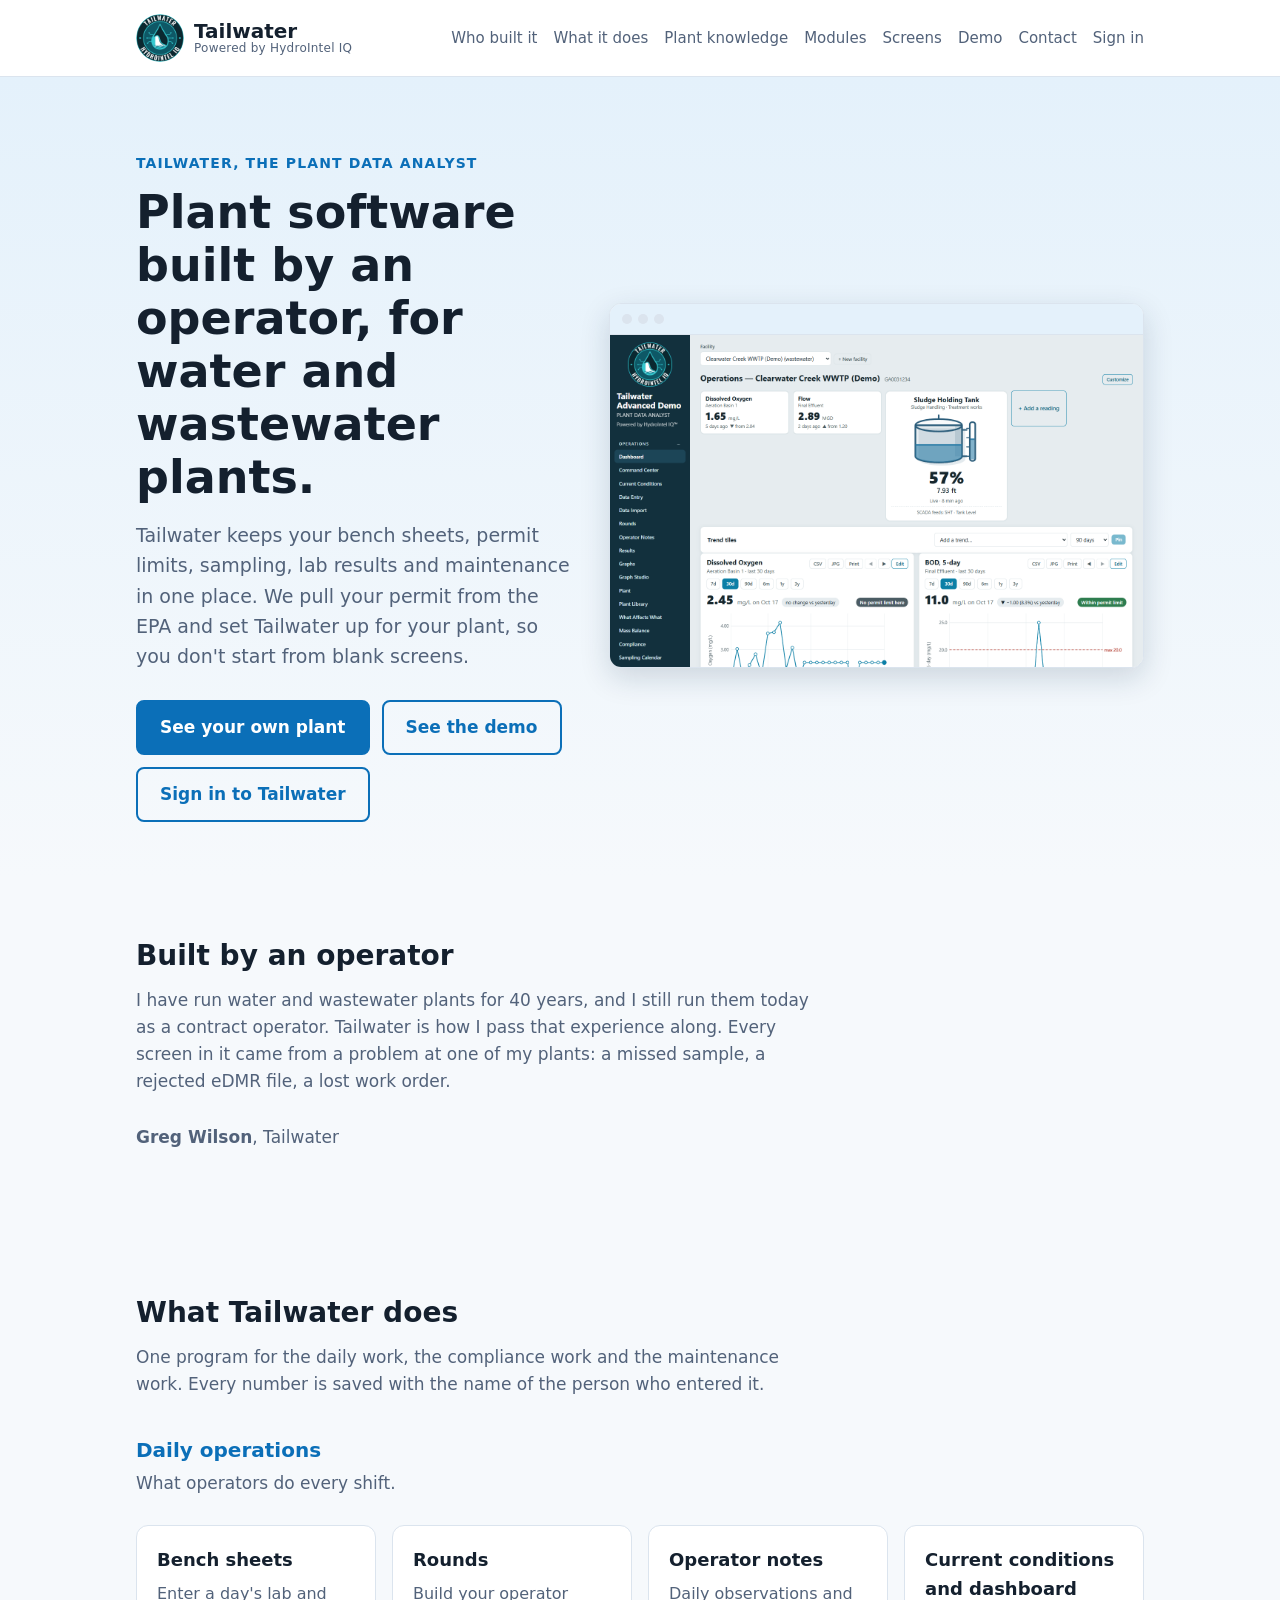
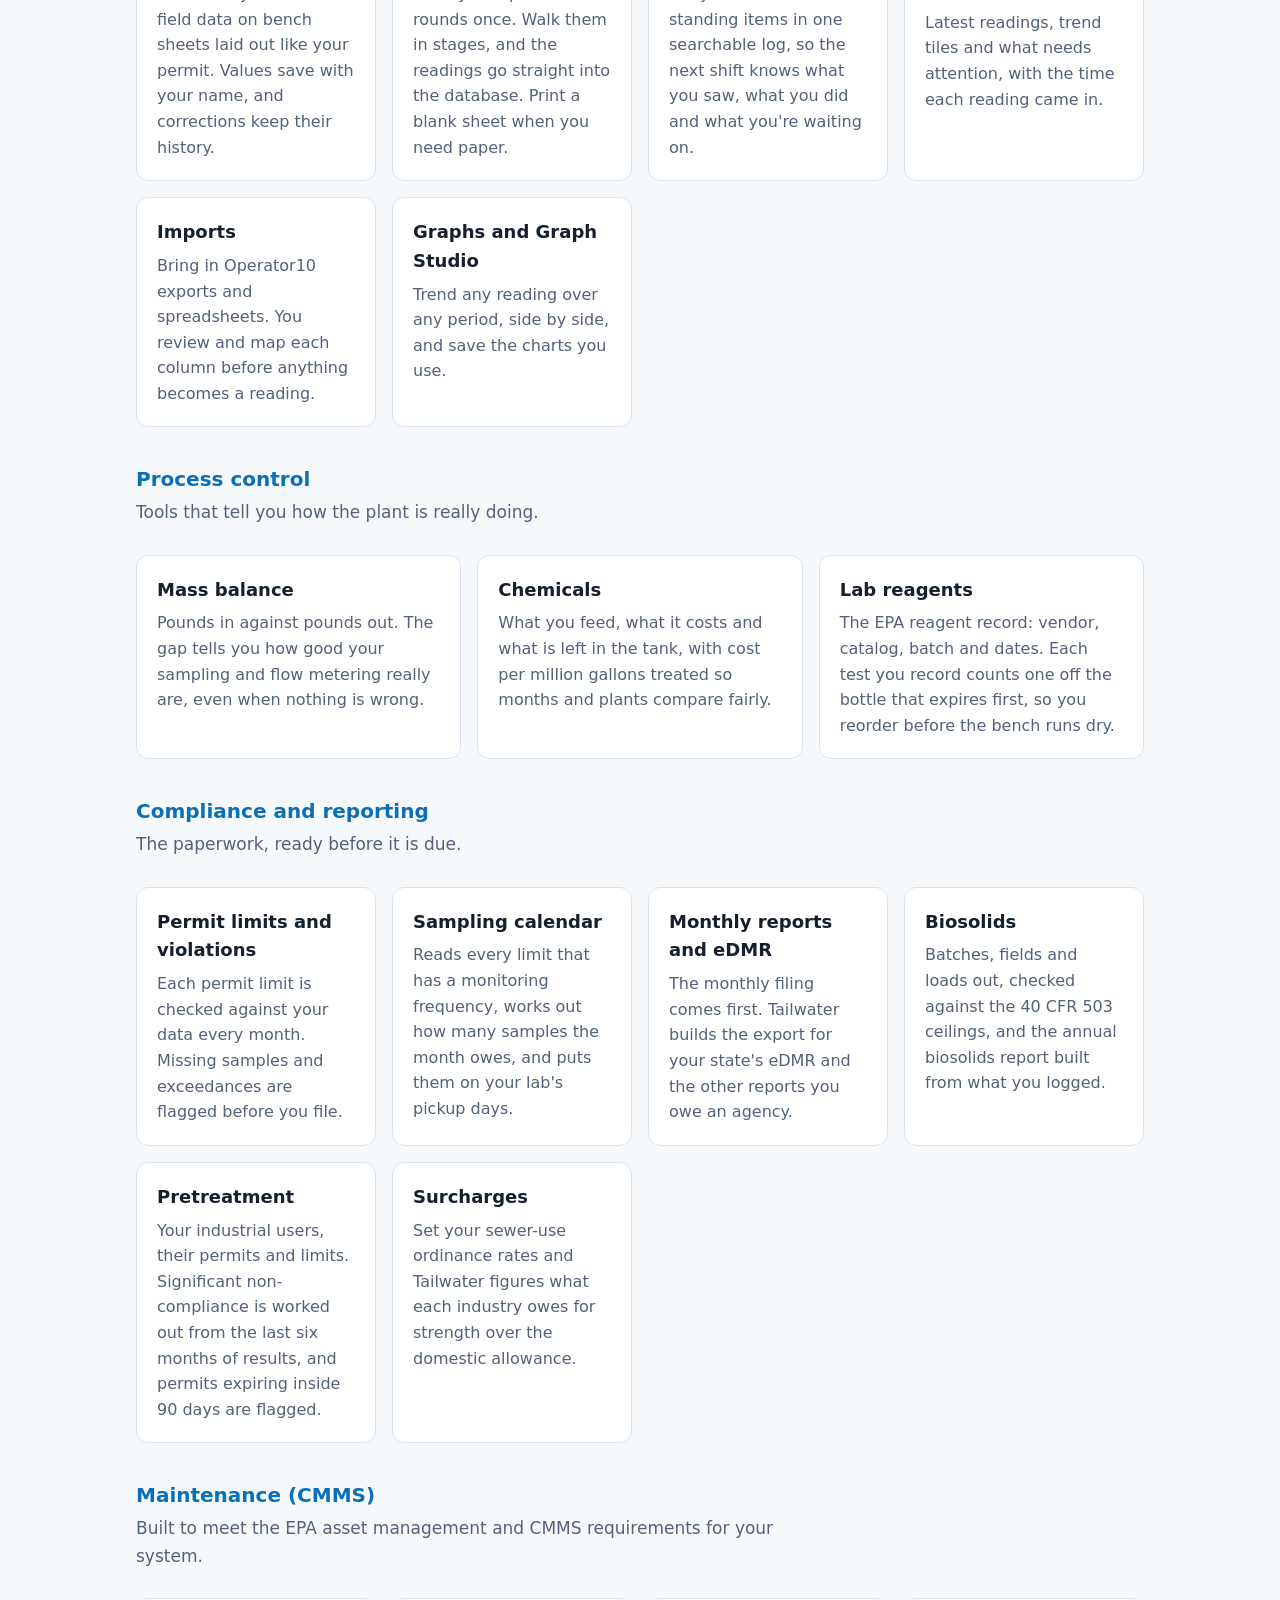
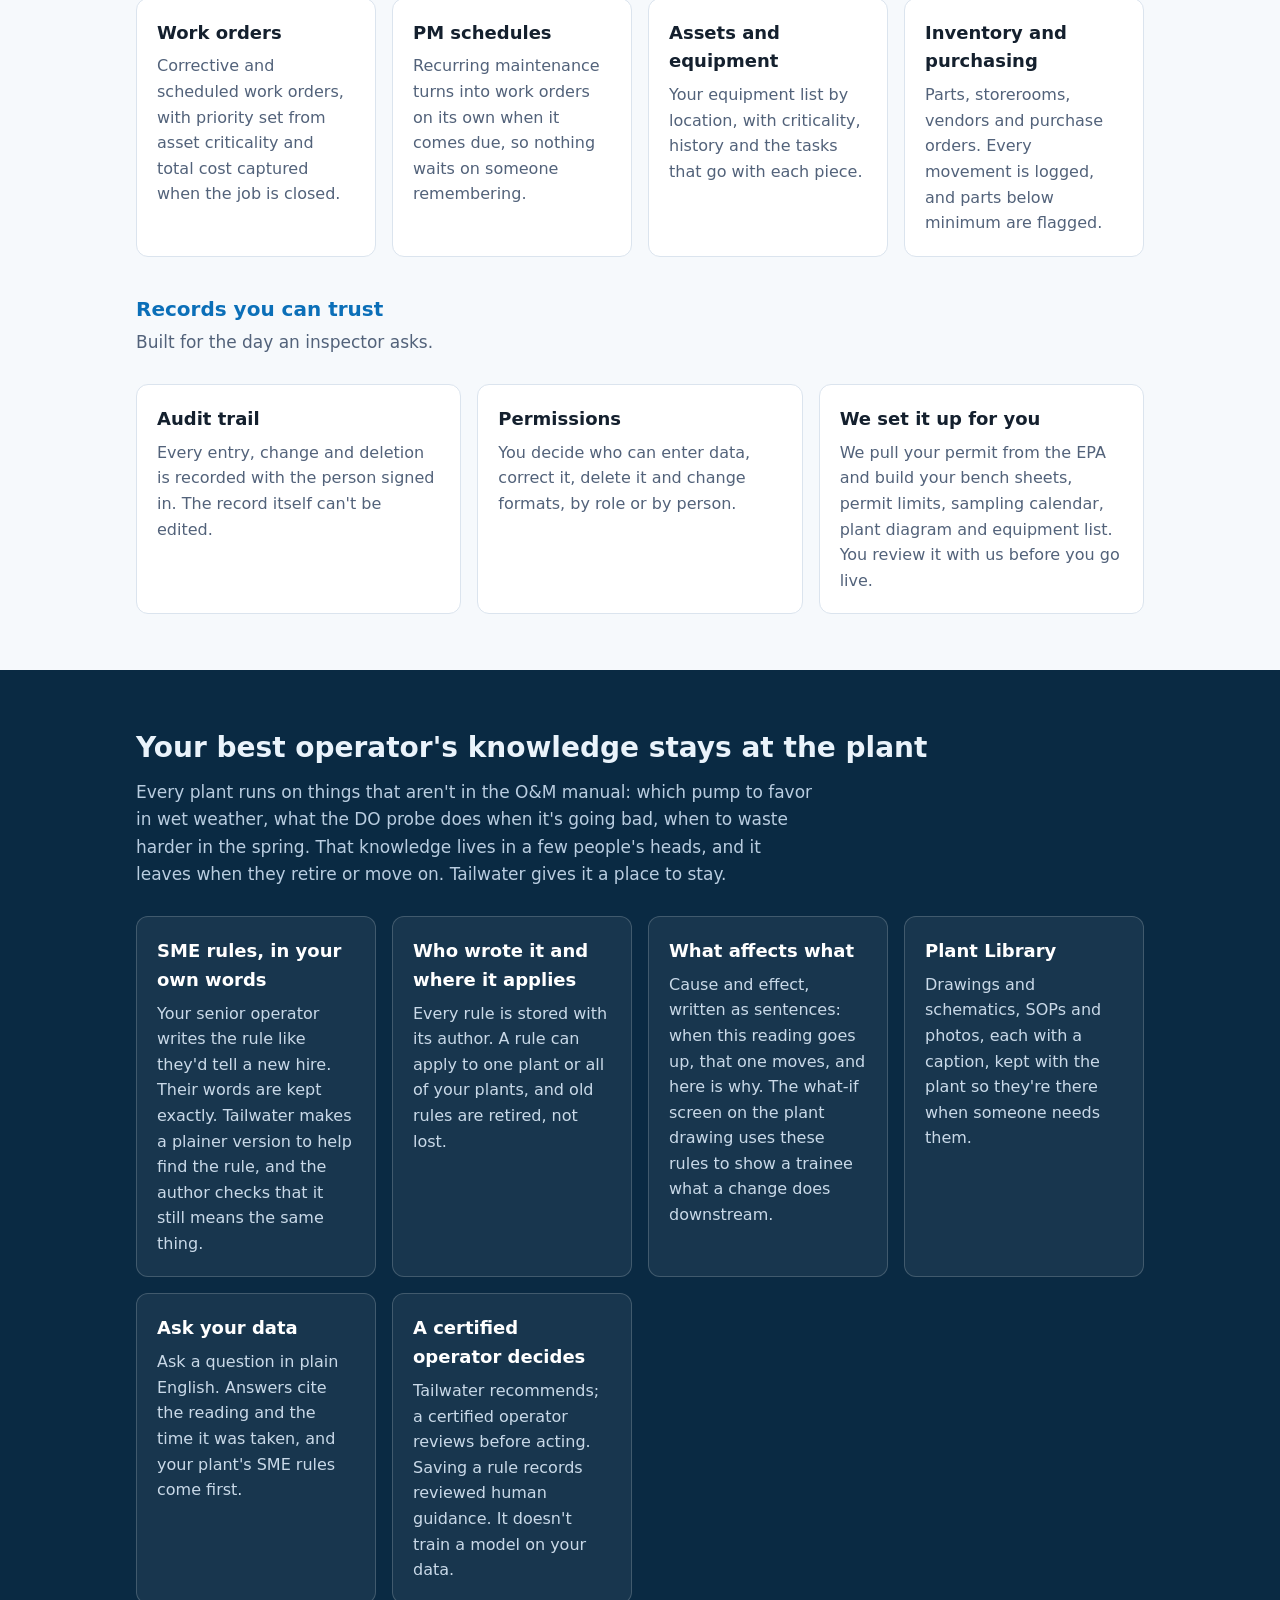
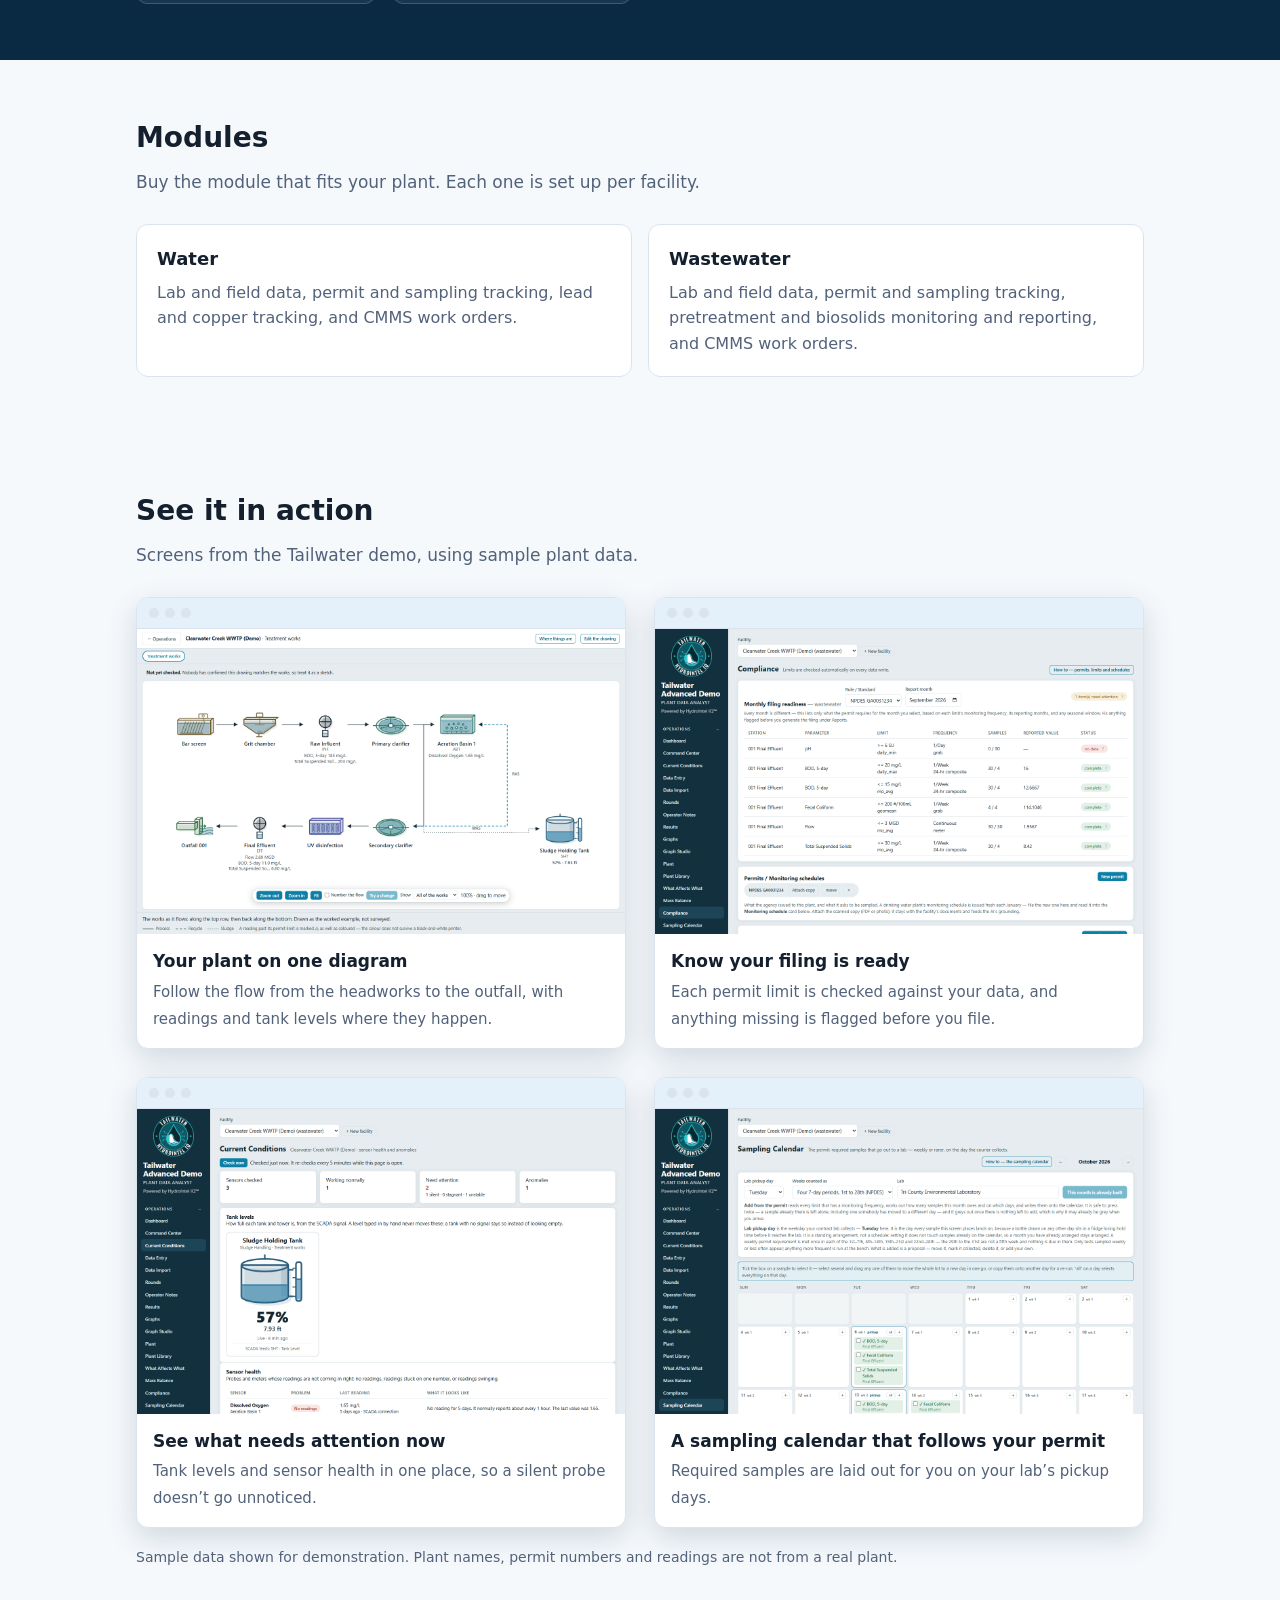
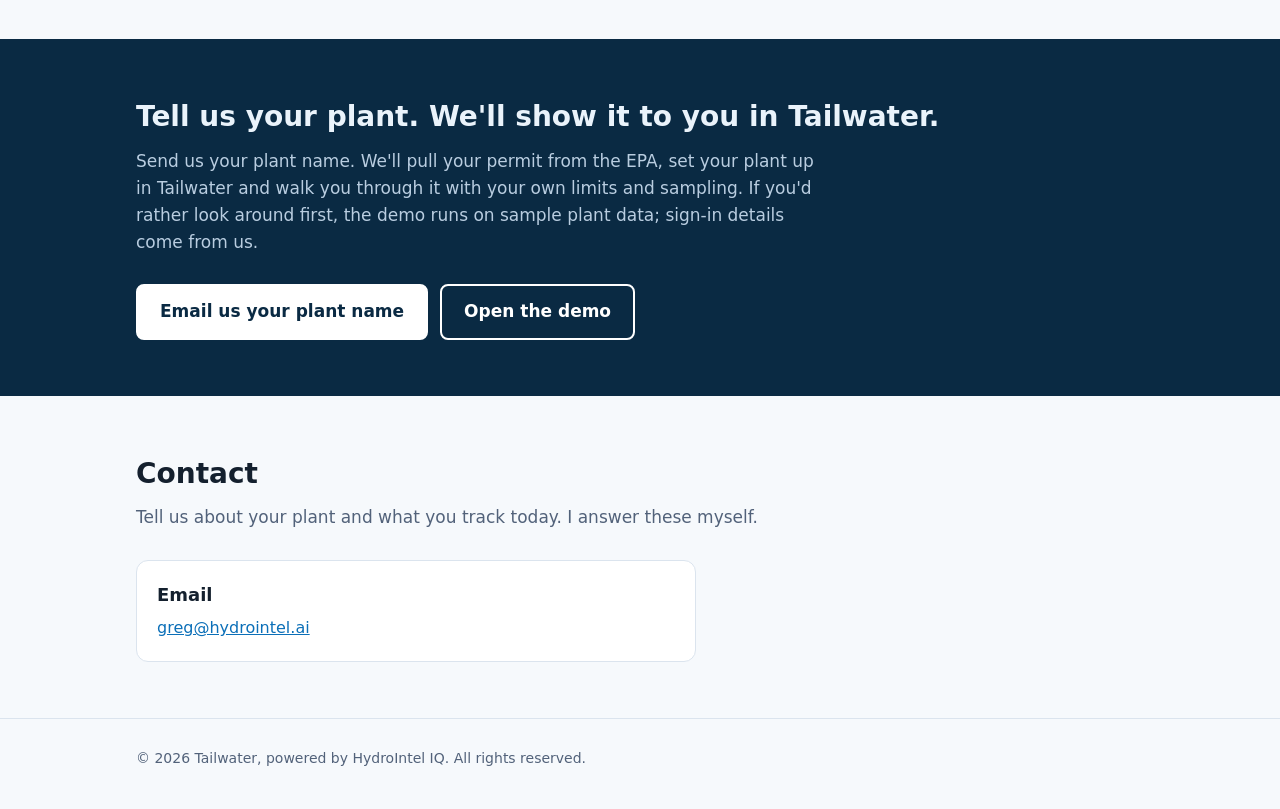
==== index.html @ ad75d650 "Rewrite features from live program walkthrough: operations, process control, compliance, CMMS, recor" ====
<!doctype html>
<html lang="en">
<head>
<meta charset="utf-8">
<meta name="viewport" content="width=device-width, initial-scale=1">
<title>Tailwater | Powered by HydroIntel IQ</title>
<meta name="description" content="Tailwater, powered by HydroIntel IQ and built by a 40-year operator: bench sheets, permit limits, eDMR-ready data, lead and copper, pretreatment and biosolids reporting, and CMMS work orders for water and wastewater plants.">
<link rel="icon" type="image/png" href="images/tailwater-emblem.png">
<style>
  :root {
    --bg: #f6f9fc; --surface: #ffffff; --ink: #14202e; --muted: #52627a;
    --line: #dbe4ee; --brand: #0b6fb8; --brand-ink: #ffffff; --brand-soft: #e4f1fb;
    --deep: #0a2a43;
  }
  @media (prefers-color-scheme: dark) {
    :root:not([data-theme="light"]) {
      --bg: #0c141d; --surface: #111c28; --ink: #e8eef5; --muted: #9db0c5;
      --line: #223245; --brand: #4aa3e0; --brand-ink: #06121d; --brand-soft: #112a3f;
      --deep: #06121d;
    }
  }
  * { box-sizing: border-box; }
  html { scroll-behavior: smooth; }
  body {
    margin: 0; background: var(--bg); color: var(--ink);
    font: 17px/1.6 system-ui, -apple-system, "Segoe UI", Roboto, Arial, sans-serif;
  }
  a { color: var(--brand); }
  .wrap { max-width: 1040px; margin: 0 auto; padding: 0 16px; }
  header.top { background: var(--surface); border-bottom: 1px solid var(--line); }
  header.top .wrap { display: flex; align-items: center; justify-content: space-between; gap: 12px; padding-top: 14px; padding-bottom: 14px; }
  .logo { display: flex; align-items: center; gap: 10px; font-weight: 700; font-size: 20px; color: var(--ink); text-decoration: none; }
  .brand { display: flex; flex-direction: column; line-height: 1.1; }
  .brand small { font-size: 12px; font-weight: 500; color: var(--muted); letter-spacing: .02em; }
  .logo img { width: 48px; height: 48px; border-radius: 50%; }
  nav { display: flex; flex-wrap: wrap; justify-content: flex-end; gap: 4px 16px; }
  nav a { color: var(--muted); text-decoration: none; font-size: 15px; white-space: nowrap; }
  nav a:hover { color: var(--brand); }
  .btn {
    display: inline-block; background: var(--brand); color: var(--brand-ink); text-decoration: none;
    padding: 12px 22px; border-radius: 8px; font-weight: 600; border: 2px solid var(--brand);
  }
  .btn:hover { filter: brightness(1.08); }
  .btn.ghost { background: transparent; color: var(--brand); }
  .hero { padding: 72px 0 56px; background: linear-gradient(180deg, var(--brand-soft), var(--bg)); }
  .eyebrow { display: inline-block; font-size: 14px; font-weight: 700; letter-spacing: .08em; text-transform: uppercase; color: var(--brand); margin: 0 0 12px; }
  .hero h1 { font-size: clamp(30px, 5vw, 46px); line-height: 1.15; margin: 0 0 16px; max-width: 18em; }
  .hero p.lead { font-size: 19px; color: var(--muted); max-width: 38em; margin: 0 0 28px; }
  .hero .actions { display: flex; gap: 12px; flex-wrap: wrap; }
  .hero-grid { display: grid; grid-template-columns: 1fr; gap: 36px; align-items: center; }
  @media (min-width: 900px) { .hero-grid { grid-template-columns: 0.9fr 1.1fr; } }
  .shot { margin: 0; background: var(--surface); border: 1px solid var(--line); border-radius: 12px; overflow: hidden; box-shadow: 0 10px 30px rgba(10, 42, 67, .16); }
  .shot img { display: block; width: 100%; height: auto; }
  .frame { display: flex; gap: 6px; padding: 10px 12px; background: var(--brand-soft); border-bottom: 1px solid var(--line); }
  .frame span { width: 10px; height: 10px; border-radius: 50%; background: var(--line); }
  .gallery { display: grid; grid-template-columns: repeat(auto-fit, minmax(min(100%, 440px), 1fr)); gap: 28px; }
  .gallery figcaption { padding: 14px 16px 16px; }
  .gallery figcaption strong { display: block; font-size: 17px; margin-bottom: 2px; }
  .gallery figcaption span { color: var(--muted); font-size: 15px; }
  .note { color: var(--muted); font-size: 14px; margin-top: 18px; }
  section { padding: 56px 0; }
  section h2 { font-size: 28px; margin: 0 0 8px; }
  section p.sub { color: var(--muted); margin: 0 0 28px; max-width: 40em; }
  .grid { display: grid; grid-template-columns: repeat(auto-fit, minmax(230px, 1fr)); gap: 16px; }
  .card { background: var(--surface); border: 1px solid var(--line); border-radius: 12px; padding: 20px; }
  h3.group { font-size: 20px; margin: 36px 0 4px; color: var(--brand); }
  .band .grid + h3.group, .band h3.group { color: #8fd0f5; }
  .card h3 { margin: 0 0 6px; font-size: 18px; }
  .card p { margin: 0; color: var(--muted); font-size: 16px; }
  .band { background: var(--deep); color: #eaf3fb; }
  .band h2, .band p { color: #eaf3fb; }
  .band p.sub { color: #b9cde0; }
  .band .card { background: rgba(255,255,255,.06); border-color: rgba(255,255,255,.18); }
  .band .card h3 { color: #ffffff; }
  .band .card p { color: #c9d9e8; }
  .band .btn { background: #ffffff; color: #0a2a43; border-color: #ffffff; }
  .contact .card { max-width: 560px; }
  footer { padding: 28px 0 40px; color: var(--muted); font-size: 14px; border-top: 1px solid var(--line); }
  .todo { background: #fff4c2; color: #4a3b00; padding: 1px 6px; border-radius: 4px; }
  @media (max-width: 560px) { .hero { padding: 48px 0 36px; } section { padding: 40px 0; } header.top .wrap { flex-wrap: wrap; } }
</style>
</head>
<body>

<header class="top">
  <div class="wrap">
    <a class="logo" href="#top">
      <img src="images/tailwater-emblem.png" width="48" height="48" alt="Tailwater emblem">
      <span class="brand">Tailwater<small>Powered by HydroIntel IQ</small></span>
    </a>
    <nav aria-label="Main">
      <a href="#about">Who built it</a>
      <a href="#what">What it does</a>
      <a href="#sme">Plant knowledge</a>
      <a href="#modules">Modules</a>
      <a href="#see">Screens</a>
      <a href="#demo">Demo</a>
      <a href="#contact">Contact</a>
      <a href="https://hydrointel-backend-329952321282.us-east1.run.app/plant/">Sign in</a>
    </nav>
  </div>
</header>

<main id="top">
  <div class="hero">
    <div class="wrap hero-grid">
     <div class="hero-text">
      <p class="eyebrow">Tailwater, the Plant Data Analyst</p>
      <h1>Plant software built by an operator, for water and wastewater plants.</h1>
      <p class="lead">Tailwater keeps your bench sheets, permit limits, sampling, lab results and maintenance in one place. We pull your permit from the EPA and set Tailwater up for your plant, so you don't start from blank screens.</p>
      <div class="actions">
        <a class="btn" href="#demo">See your own plant</a>
        <a class="btn ghost" href="https://demo.hydrointel.ai/demo/">See the demo</a>
        <a class="btn ghost" href="https://hydrointel-backend-329952321282.us-east1.run.app/plant/">Sign in to Tailwater</a>
      </div>
     </div>
     <figure class="shot hero-shot">
       <div class="frame"><span></span><span></span><span></span></div>
       <img src="images/dashboard.png" width="1440" height="900" alt="The Tailwater dashboard for a sample wastewater plant, showing dissolved oxygen and flow readings and a sludge holding tank at 57 percent full.">
     </figure>
    </div>
  </div>

  <section id="about">
    <div class="wrap">
      <h2>Built by an operator</h2>
      <p class="sub">I have run water and wastewater plants for 40 years, and I still run them today as a contract operator. Tailwater is how I pass that experience along. Every screen in it came from a problem at one of my plants: a missed sample, a rejected eDMR file, a lost work order.</p>
      <p class="sub"><strong>Greg Wilson</strong>, Tailwater</p>
    </div>
  </section>

  <section id="what">
    <div class="wrap">
      <h2>What Tailwater does</h2>
      <p class="sub">One program for the daily work, the compliance work and the maintenance work. Every number is saved with the name of the person who entered it.</p>
      <h3 class="group">Daily operations</h3>
      <p class="sub">What operators do every shift.</p>
      <div class="grid">
        <div class="card">
          <h3>Bench sheets</h3>
          <p>Enter a day's lab and field data on bench sheets laid out like your permit. Values save with your name, and corrections keep their history.</p>
        </div>
        <div class="card">
          <h3>Rounds</h3>
          <p>Build your operator rounds once. Walk them in stages, and the readings go straight into the database. Print a blank sheet when you need paper.</p>
        </div>
        <div class="card">
          <h3>Operator notes</h3>
          <p>Daily observations and standing items in one searchable log, so the next shift knows what you saw, what you did and what you're waiting on.</p>
        </div>
        <div class="card">
          <h3>Current conditions and dashboard</h3>
          <p>Latest readings, trend tiles and what needs attention, with the time each reading came in.</p>
        </div>
        <div class="card">
          <h3>Imports</h3>
          <p>Bring in Operator10 exports and spreadsheets. You review and map each column before anything becomes a reading.</p>
        </div>
        <div class="card">
          <h3>Graphs and Graph Studio</h3>
          <p>Trend any reading over any period, side by side, and save the charts you use.</p>
        </div>
      </div>
      <h3 class="group">Process control</h3>
      <p class="sub">Tools that tell you how the plant is really doing.</p>
      <div class="grid">
        <div class="card">
          <h3>Mass balance</h3>
          <p>Pounds in against pounds out. The gap tells you how good your sampling and flow metering really are, even when nothing is wrong.</p>
        </div>
        <div class="card">
          <h3>Chemicals</h3>
          <p>What you feed, what it costs and what is left in the tank, with cost per million gallons treated so months and plants compare fairly.</p>
        </div>
        <div class="card">
          <h3>Lab reagents</h3>
          <p>The EPA reagent record: vendor, catalog, batch and dates. Each test you record counts one off the bottle that expires first, so you reorder before the bench runs dry.</p>
        </div>
      </div>
      <h3 class="group">Compliance and reporting</h3>
      <p class="sub">The paperwork, ready before it is due.</p>
      <div class="grid">
        <div class="card">
          <h3>Permit limits and violations</h3>
          <p>Each permit limit is checked against your data every month. Missing samples and exceedances are flagged before you file.</p>
        </div>
        <div class="card">
          <h3>Sampling calendar</h3>
          <p>Reads every limit that has a monitoring frequency, works out how many samples the month owes, and puts them on your lab's pickup days.</p>
        </div>
        <div class="card">
          <h3>Monthly reports and eDMR</h3>
          <p>The monthly filing comes first. Tailwater builds the export for your state's eDMR and the other reports you owe an agency.</p>
        </div>
        <div class="card">
          <h3>Biosolids</h3>
          <p>Batches, fields and loads out, checked against the 40 CFR 503 ceilings, and the annual biosolids report built from what you logged.</p>
        </div>
        <div class="card">
          <h3>Pretreatment</h3>
          <p>Your industrial users, their permits and limits. Significant non-compliance is worked out from the last six months of results, and permits expiring inside 90 days are flagged.</p>
        </div>
        <div class="card">
          <h3>Surcharges</h3>
          <p>Set your sewer-use ordinance rates and Tailwater figures what each industry owes for strength over the domestic allowance.</p>
        </div>
      </div>
      <h3 class="group">Maintenance (CMMS)</h3>
      <p class="sub">Built to meet the EPA asset management and CMMS requirements for your system.</p>
      <div class="grid">
        <div class="card">
          <h3>Work orders</h3>
          <p>Corrective and scheduled work orders, with priority set from asset criticality and total cost captured when the job is closed.</p>
        </div>
        <div class="card">
          <h3>PM schedules</h3>
          <p>Recurring maintenance turns into work orders on its own when it comes due, so nothing waits on someone remembering.</p>
        </div>
        <div class="card">
          <h3>Assets and equipment</h3>
          <p>Your equipment list by location, with criticality, history and the tasks that go with each piece.</p>
        </div>
        <div class="card">
          <h3>Inventory and purchasing</h3>
          <p>Parts, storerooms, vendors and purchase orders. Every movement is logged, and parts below minimum are flagged.</p>
        </div>
      </div>
      <h3 class="group">Records you can trust</h3>
      <p class="sub">Built for the day an inspector asks.</p>
      <div class="grid">
        <div class="card">
          <h3>Audit trail</h3>
          <p>Every entry, change and deletion is recorded with the person signed in. The record itself can't be edited.</p>
        </div>
        <div class="card">
          <h3>Permissions</h3>
          <p>You decide who can enter data, correct it, delete it and change formats, by role or by person.</p>
        </div>
        <div class="card">
          <h3>We set it up for you</h3>
          <p>We pull your permit from the EPA and build your bench sheets, permit limits, sampling calendar, plant diagram and equipment list. You review it with us before you go live.</p>
        </div>
      </div>
    </div>
  </section>

  <section id="sme" class="band">
    <div class="wrap">
      <h2>Your best operator's knowledge stays at the plant</h2>
      <p class="sub">Every plant runs on things that aren't in the O&amp;M manual: which pump to favor in wet weather, what the DO probe does when it's going bad, when to waste harder in the spring. That knowledge lives in a few people's heads, and it leaves when they retire or move on. Tailwater gives it a place to stay.</p>
      <div class="grid">
        <div class="card">
          <h3>SME rules, in your own words</h3>
          <p>Your senior operator writes the rule like they'd tell a new hire. Their words are kept exactly. Tailwater makes a plainer version to help find the rule, and the author checks that it still means the same thing.</p>
        </div>
        <div class="card">
          <h3>Who wrote it and where it applies</h3>
          <p>Every rule is stored with its author. A rule can apply to one plant or all of your plants, and old rules are retired, not lost.</p>
        </div>
        <div class="card">
          <h3>What affects what</h3>
          <p>Cause and effect, written as sentences: when this reading goes up, that one moves, and here is why. The what-if screen on the plant drawing uses these rules to show a trainee what a change does downstream.</p>
        </div>
        <div class="card">
          <h3>Plant Library</h3>
          <p>Drawings and schematics, SOPs and photos, each with a caption, kept with the plant so they're there when someone needs them.</p>
        </div>
        <div class="card">
          <h3>Ask your data</h3>
          <p>Ask a question in plain English. Answers cite the reading and the time it was taken, and your plant's SME rules come first.</p>
        </div>
        <div class="card">
          <h3>A certified operator decides</h3>
          <p>Tailwater recommends; a certified operator reviews before acting. Saving a rule records reviewed human guidance. It doesn't train a model on your data.</p>
        </div>
      </div>
    </div>
  </section>

  <section id="modules">
    <div class="wrap">
      <h2>Modules</h2>
      <p class="sub">Buy the module that fits your plant. Each one is set up per facility.</p>
      <div class="grid">
        <div class="card">
          <h3>Water</h3>
          <p>Lab and field data, permit and sampling tracking, lead and copper tracking, and CMMS work orders.</p>
        </div>
        <div class="card">
          <h3>Wastewater</h3>
          <p>Lab and field data, permit and sampling tracking, pretreatment and biosolids monitoring and reporting, and CMMS work orders.</p>
        </div>
      </div>
    </div>
  </section>

  <section id="see">
    <div class="wrap">
      <h2>See it in action</h2>
      <p class="sub">Screens from the Tailwater demo, using sample plant data.</p>
      <div class="gallery">
        <figure class="shot">
          <div class="frame"><span></span><span></span><span></span></div>
          <img loading="lazy" src="images/plant-diagram.png" width="1440" height="900" alt="A wastewater plant diagram from bar screen to outfall, with live readings and a sludge holding tank level.">
          <figcaption><strong>Your plant on one diagram</strong><span>Follow the flow from the headworks to the outfall, with readings and tank levels where they happen.</span></figcaption>
        </figure>
        <figure class="shot">
          <div class="frame"><span></span><span></span><span></span></div>
          <img loading="lazy" src="images/compliance.png" width="1440" height="900" alt="A monthly filing readiness table listing each permit limit, how many samples were taken and whether it is complete.">
          <figcaption><strong>Know your filing is ready</strong><span>Each permit limit is checked against your data, and anything missing is flagged before you file.</span></figcaption>
        </figure>
        <figure class="shot">
          <div class="frame"><span></span><span></span><span></span></div>
          <img loading="lazy" src="images/current-conditions.png" width="1440" height="900" alt="A Current Conditions screen with a tank level gauge and a sensor health summary.">
          <figcaption><strong>See what needs attention now</strong><span>Tank levels and sensor health in one place, so a silent probe doesn&rsquo;t go unnoticed.</span></figcaption>
        </figure>
        <figure class="shot">
          <div class="frame"><span></span><span></span><span></span></div>
          <img loading="lazy" src="images/sampling-calendar.png" width="1440" height="900" alt="A sampling calendar for the month with required samples placed on the lab pickup days.">
          <figcaption><strong>A sampling calendar that follows your permit</strong><span>Required samples are laid out for you on your lab&rsquo;s pickup days.</span></figcaption>
        </figure>
      </div>
      <p class="note">Sample data shown for demonstration. Plant names, permit numbers and readings are not from a real plant.</p>
    </div>
  </section>

  <section id="demo" class="band">
    <div class="wrap">
      <h2>Tell us your plant. We'll show it to you in Tailwater.</h2>
      <p class="sub">Send us your plant name. We'll pull your permit from the EPA, set your plant up in Tailwater and walk you through it with your own limits and sampling. If you'd rather look around first, the demo runs on sample plant data; sign-in details come from us.</p>
      <div class="actions" style="display:flex;gap:12px;flex-wrap:wrap">
        <a class="btn" href="mailto:greg@hydrointel.ai?subject=Show%20us%20our%20plant%20in%20Tailwater">Email us your plant name</a>
        <a class="btn ghost" style="color:#fff;border-color:#fff;background:transparent" href="https://demo.hydrointel.ai/demo/">Open the demo</a>
      </div>
    </div>
  </section>

  <section id="contact" class="contact">
    <div class="wrap">
      <h2>Contact</h2>
      <p class="sub">Tell us about your plant and what you track today. I answer these myself.</p>
      <div class="card">
        <h3>Email</h3>
        <p><a href="mailto:greg@hydrointel.ai">greg@hydrointel.ai</a></p>
      </div>
    </div>
  </section>
</main>

<footer>
  <div class="wrap">&copy; <span id="yr">2026</span> Tailwater, powered by HydroIntel IQ. All rights reserved.</div>
</footer>

<script>document.getElementById("yr").textContent = new Date().getFullYear();</script>
</body>
</html>
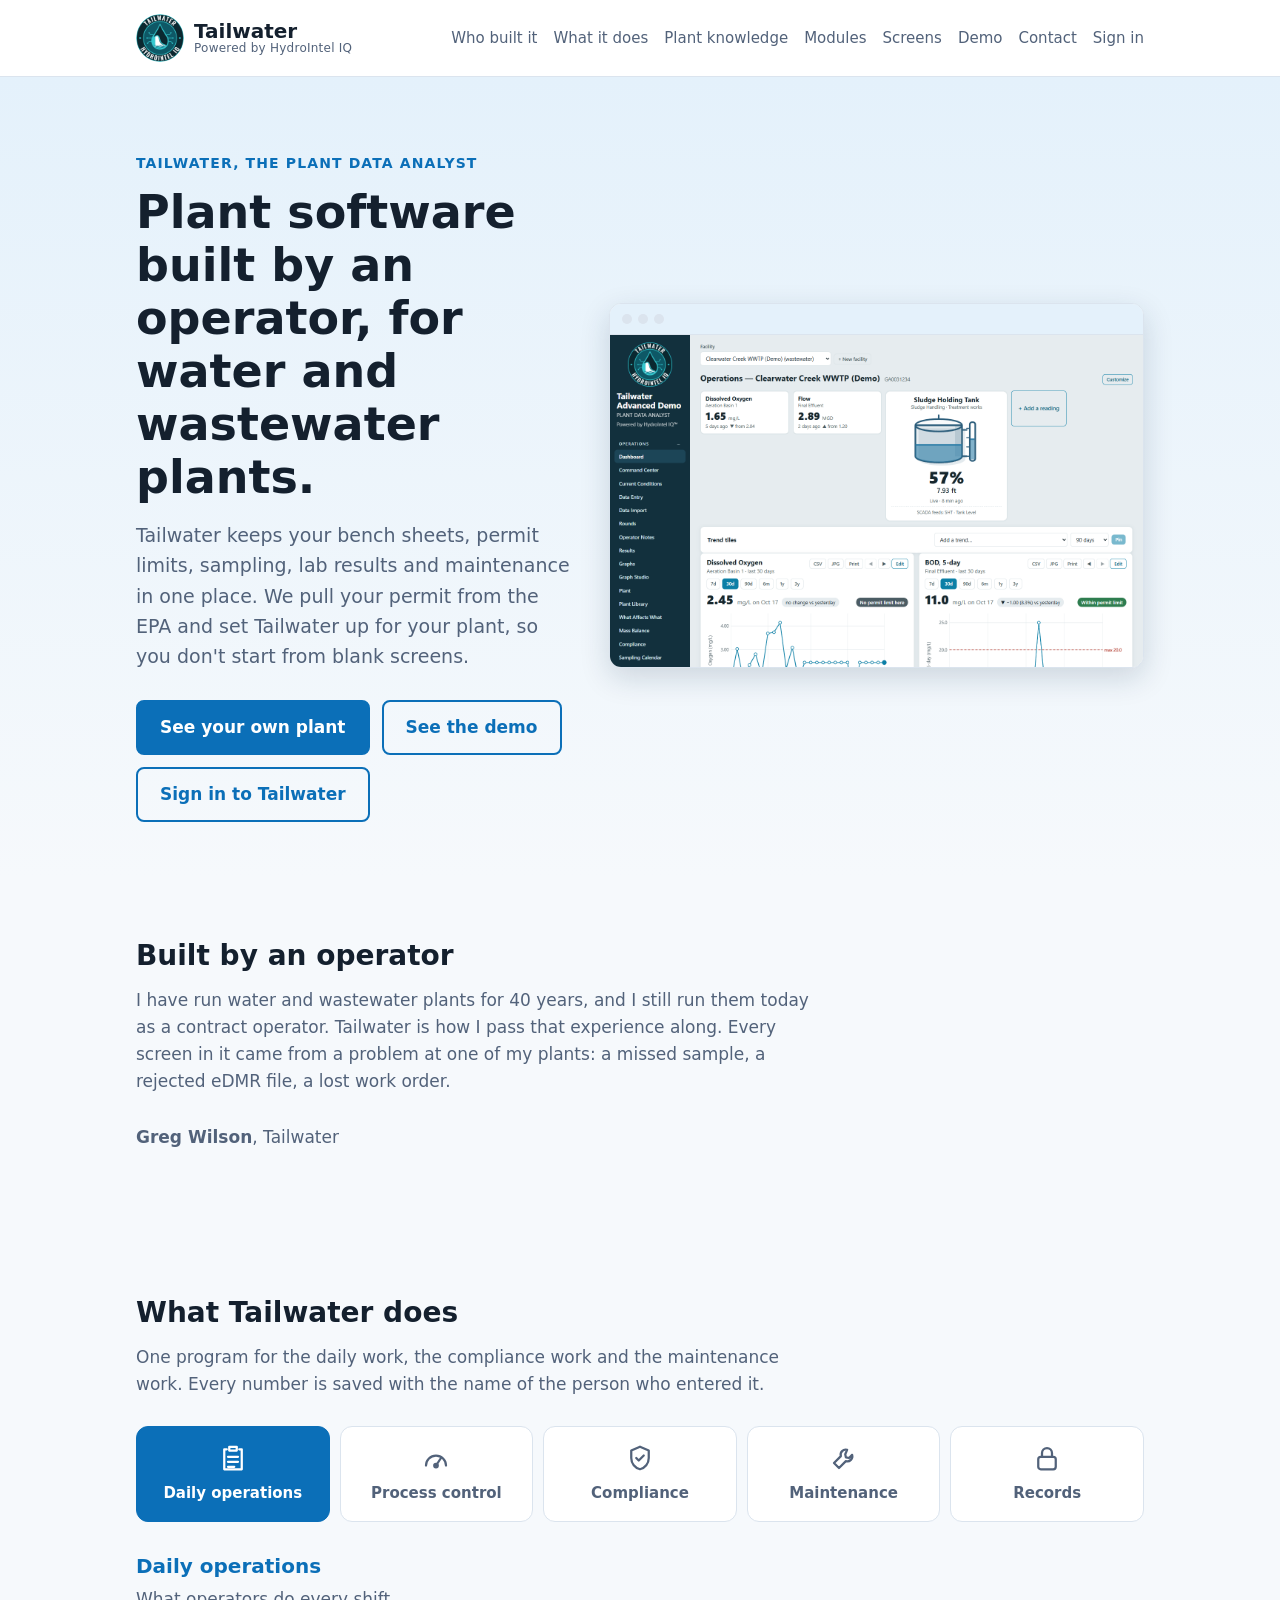
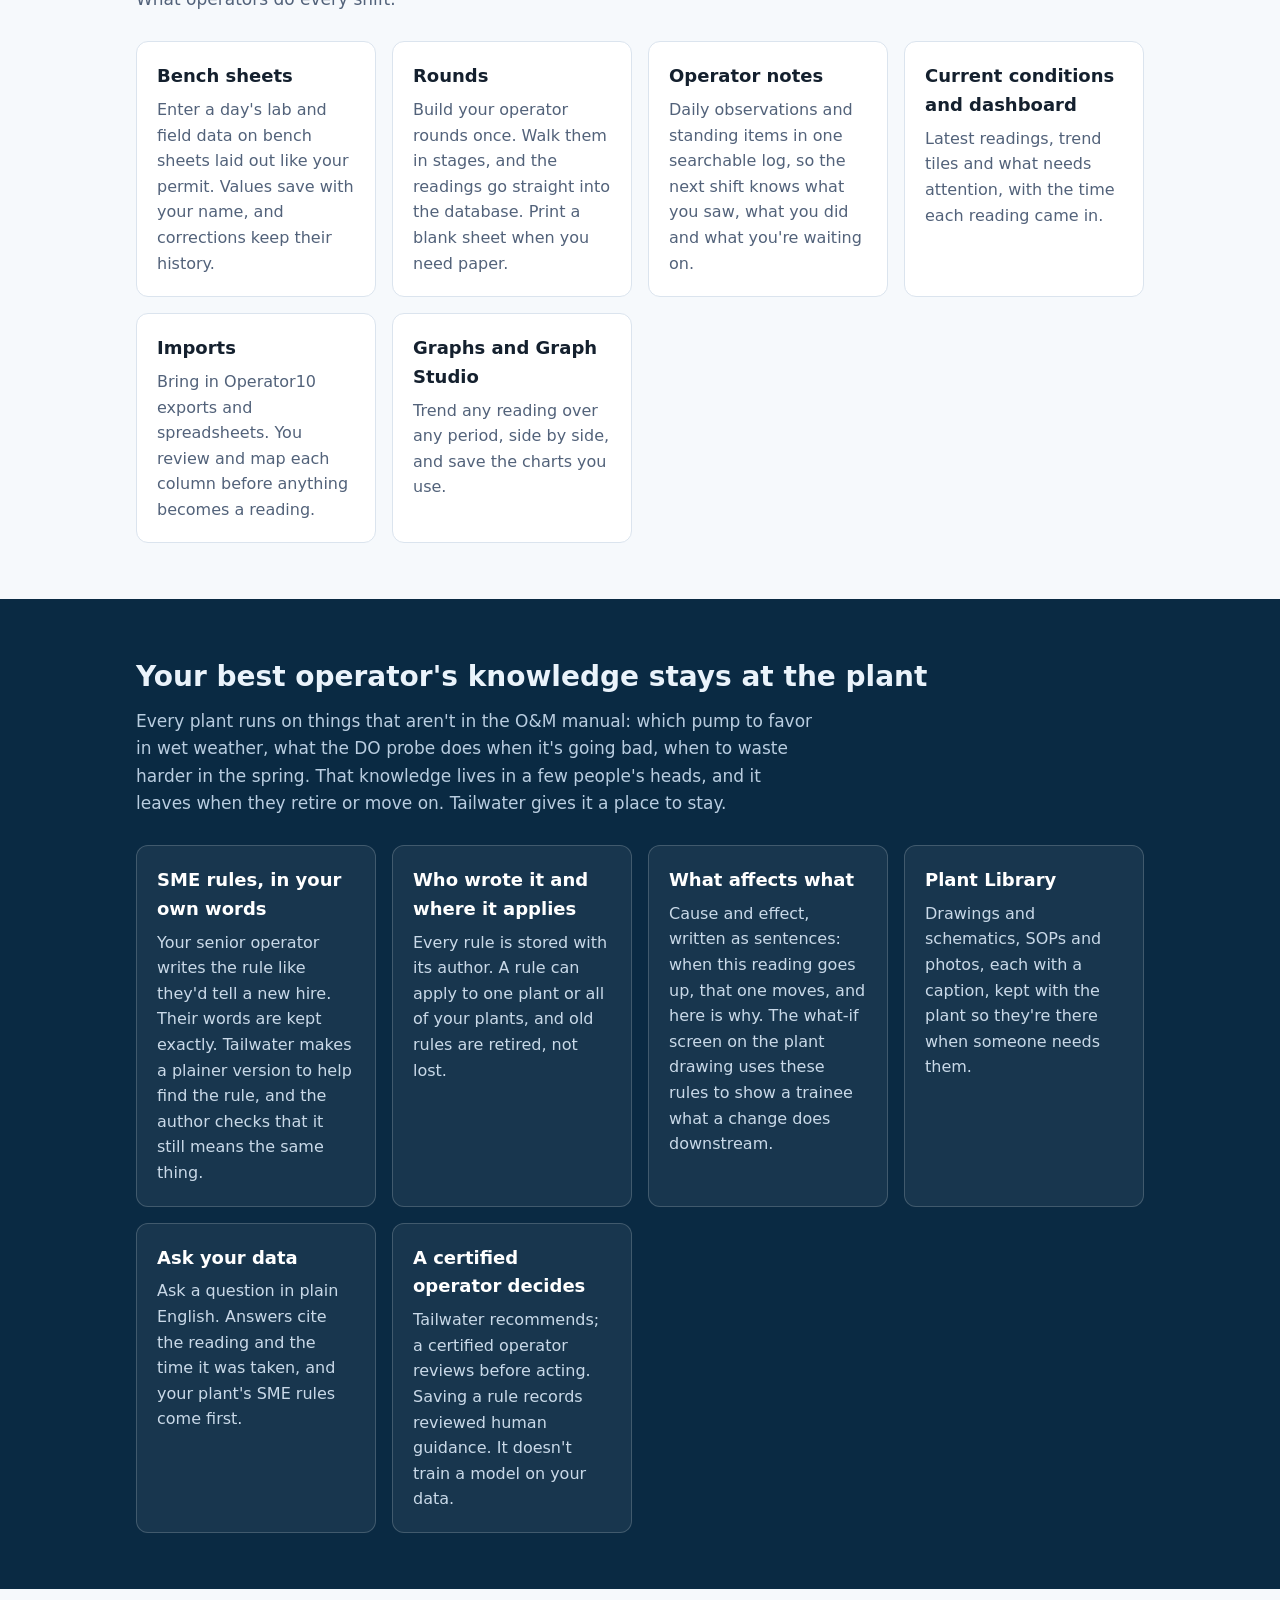
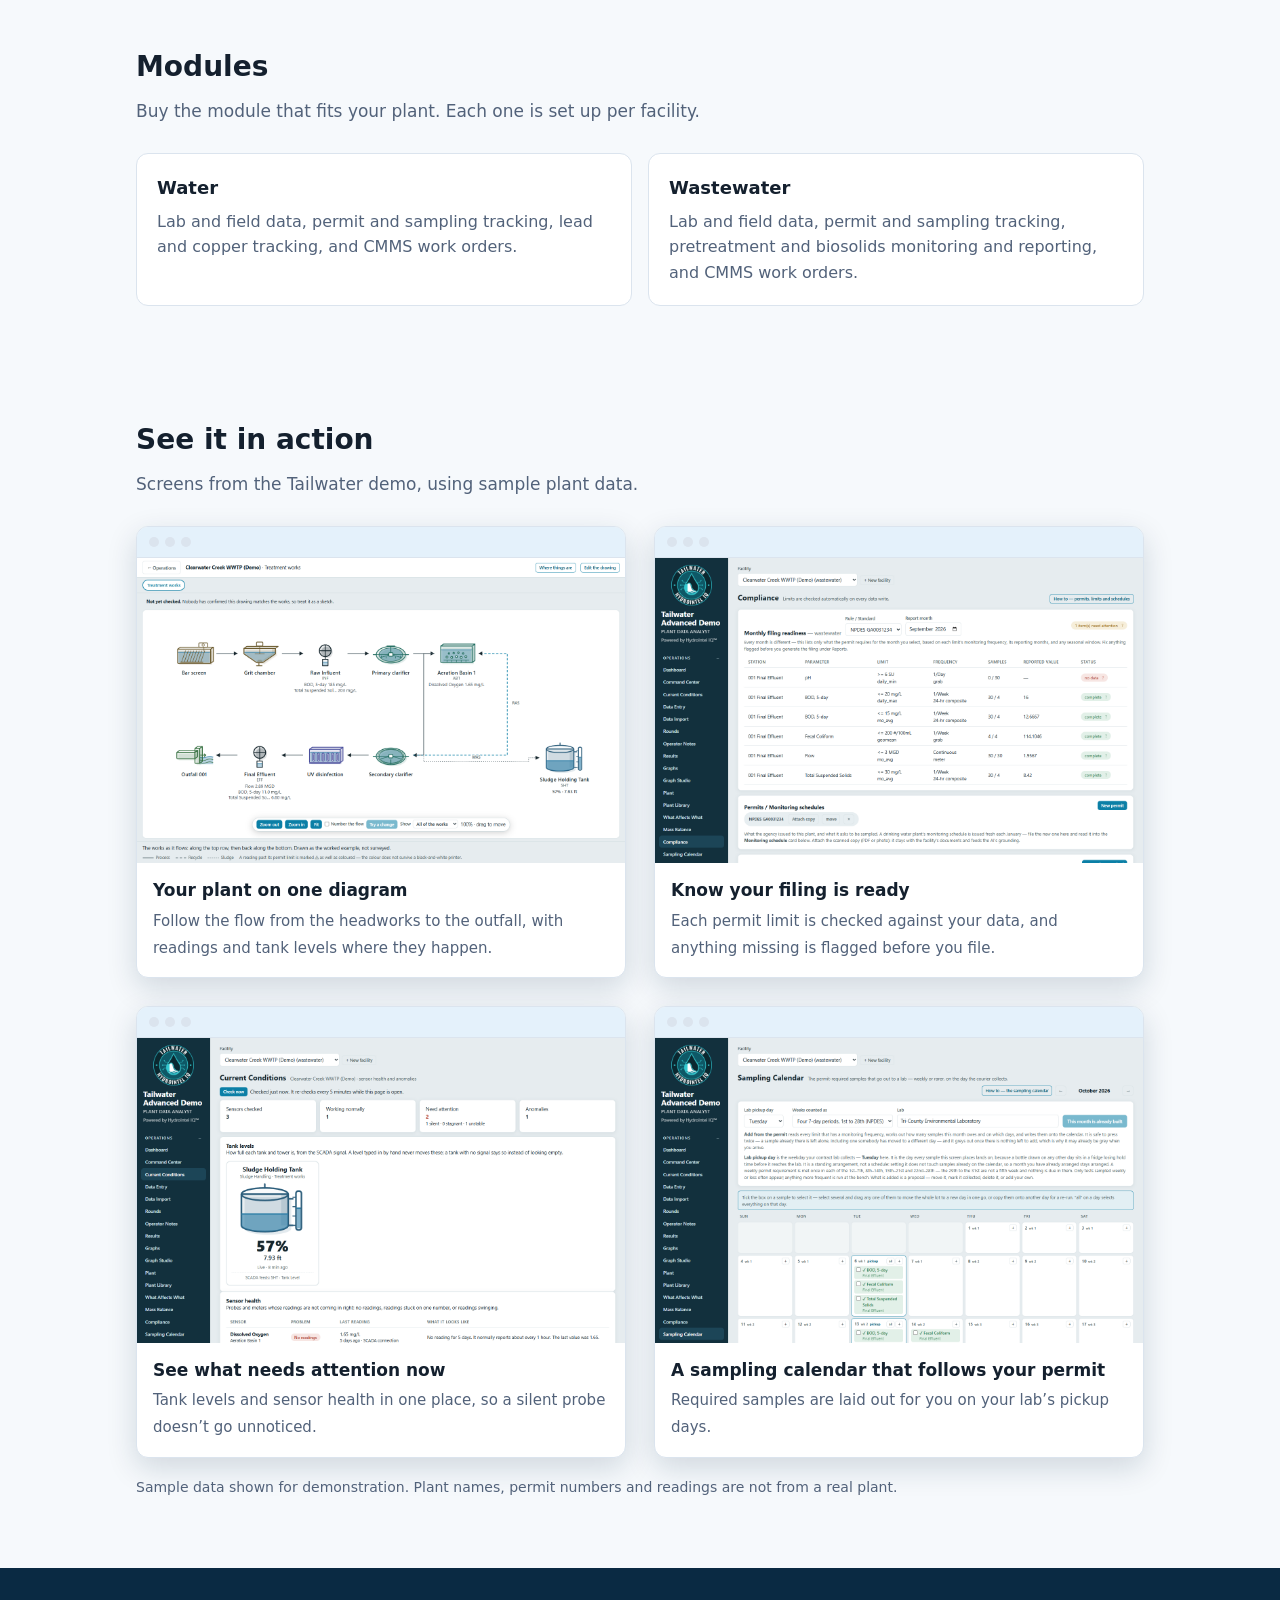
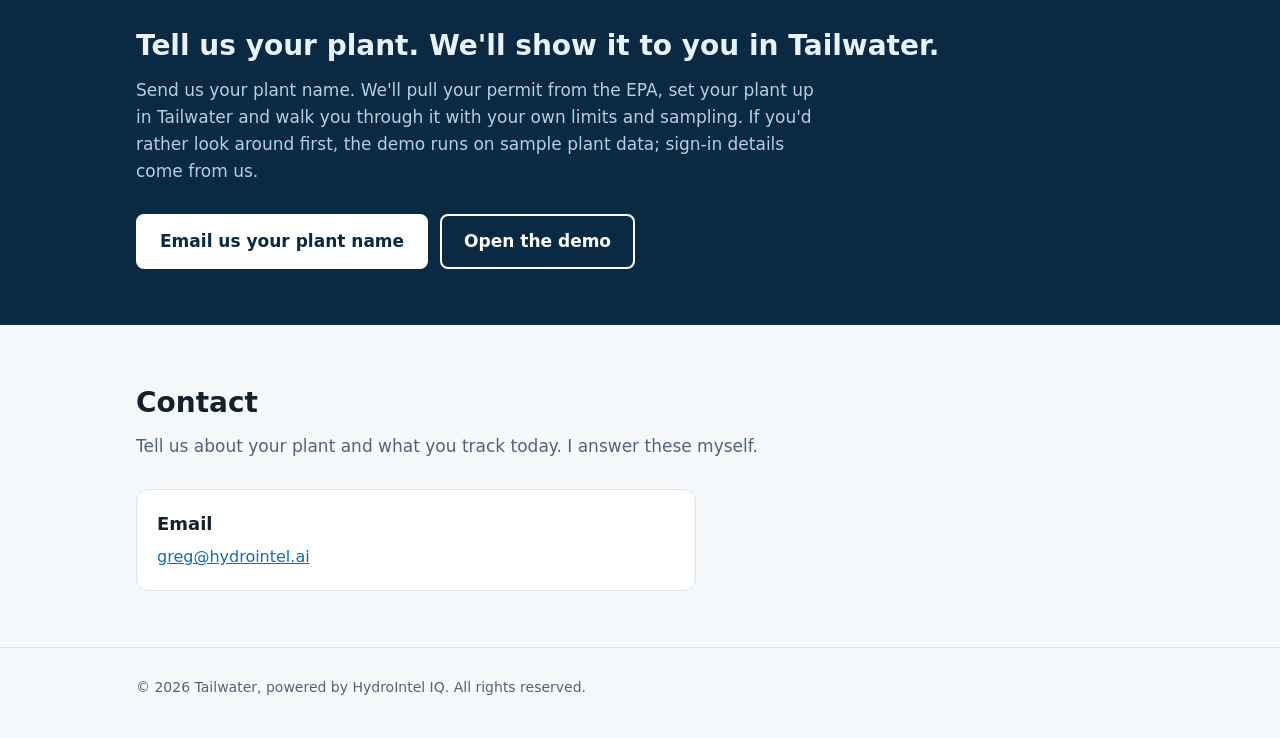
==== commit b6e5905b: "Feature groups as clickable icon tabs to shorten the page Co-Authored-By: Claude Opus 5.5 <noreply@a" ====
--- a/index.html
+++ b/index.html
@@ -65,6 +65,13 @@
   .card { background: var(--surface); border: 1px solid var(--line); border-radius: 12px; padding: 20px; }
   h3.group { font-size: 20px; margin: 36px 0 4px; color: var(--brand); }
   .band .grid + h3.group, .band h3.group { color: #8fd0f5; }
+  .tabs { display: grid; grid-template-columns: repeat(5, 1fr); gap: 10px; margin: 8px 0 4px; }
+  .tab { display: flex; flex-direction: column; align-items: center; gap: 8px; padding: 16px 8px; background: var(--surface); color: var(--muted); border: 1px solid var(--line); border-radius: 12px; font: inherit; font-size: 15px; font-weight: 600; cursor: pointer; }
+  .tab:hover { color: var(--brand); border-color: var(--brand); }
+  .tab[aria-selected="true"] { background: var(--brand); color: var(--brand-ink); border-color: var(--brand); }
+  .js .panel[hidden] { display: none; }
+  .panel h3.group { margin-top: 28px; }
+  @media (max-width: 700px) { .tabs { grid-template-columns: repeat(3, 1fr); } .tab { font-size: 13px; padding: 12px 4px; } }
   .card h3 { margin: 0 0 6px; font-size: 18px; }
   .card p { margin: 0; color: var(--muted); font-size: 16px; }
   .band { background: var(--deep); color: #eaf3fb; }
@@ -133,6 +140,14 @@
     <div class="wrap">
       <h2>What Tailwater does</h2>
       <p class="sub">One program for the daily work, the compliance work and the maintenance work. Every number is saved with the name of the person who entered it.</p>
+      <div class="tabs" role="tablist" aria-label="Feature groups">
+        <button class="tab" role="tab" id="t-ops" aria-controls="g-ops" aria-selected="false"><svg viewBox="0 0 24 24" width="30" height="30" fill="none" stroke="currentColor" stroke-width="1.8" stroke-linecap="round" stroke-linejoin="round" aria-hidden="true"><path d="M9 3h6v3H9z"/><path d="M7 5H5v16h14V5h-2"/><path d="M8 11h8M8 15h8M8 19h5"/></svg><span>Daily operations</span></button>
+        <button class="tab" role="tab" id="t-process" aria-controls="g-process" aria-selected="false"><svg viewBox="0 0 24 24" width="30" height="30" fill="none" stroke="currentColor" stroke-width="1.8" stroke-linecap="round" stroke-linejoin="round" aria-hidden="true"><path d="M4 18a8 8 0 1 1 16 0"/><path d="M12 18l4-6"/><circle cx="12" cy="18" r="1.4"/></svg><span>Process control</span></button>
+        <button class="tab" role="tab" id="t-compliance" aria-controls="g-compliance" aria-selected="false"><svg viewBox="0 0 24 24" width="30" height="30" fill="none" stroke="currentColor" stroke-width="1.8" stroke-linecap="round" stroke-linejoin="round" aria-hidden="true"><path d="M12 3l7 3v6c0 4.5-3 8-7 9-4-1-7-4.5-7-9V6z"/><path d="M9 12l2 2 4-4"/></svg><span>Compliance</span></button>
+        <button class="tab" role="tab" id="t-maint" aria-controls="g-maint" aria-selected="false"><svg viewBox="0 0 24 24" width="30" height="30" fill="none" stroke="currentColor" stroke-width="1.8" stroke-linecap="round" stroke-linejoin="round" aria-hidden="true"><path d="M14.5 5.5a4 4 0 0 0-5 5L4 16l4 4 5.5-5.5a4 4 0 0 0 5-5l-2.5 2.5-2.5-.5-.5-2.5z"/></svg><span>Maintenance</span></button>
+        <button class="tab" role="tab" id="t-records" aria-controls="g-records" aria-selected="false"><svg viewBox="0 0 24 24" width="30" height="30" fill="none" stroke="currentColor" stroke-width="1.8" stroke-linecap="round" stroke-linejoin="round" aria-hidden="true"><rect x="5" y="11" width="14" height="10" rx="2"/><path d="M8 11V8a4 4 0 0 1 8 0v3"/></svg><span>Records</span></button>
+      </div>
+      <div class="panel" id="g-ops" role="tabpanel" aria-labelledby="t-ops">
       <h3 class="group">Daily operations</h3>
       <p class="sub">What operators do every shift.</p>
       <div class="grid">
@@ -161,6 +176,8 @@
           <p>Trend any reading over any period, side by side, and save the charts you use.</p>
         </div>
       </div>
+      </div>
+      <div class="panel" id="g-process" role="tabpanel" aria-labelledby="t-process">
       <h3 class="group">Process control</h3>
       <p class="sub">Tools that tell you how the plant is really doing.</p>
       <div class="grid">
@@ -177,6 +194,8 @@
           <p>The EPA reagent record: vendor, catalog, batch and dates. Each test you record counts one off the bottle that expires first, so you reorder before the bench runs dry.</p>
         </div>
       </div>
+      </div>
+      <div class="panel" id="g-compliance" role="tabpanel" aria-labelledby="t-compliance">
       <h3 class="group">Compliance and reporting</h3>
       <p class="sub">The paperwork, ready before it is due.</p>
       <div class="grid">
@@ -205,6 +224,8 @@
           <p>Set your sewer-use ordinance rates and Tailwater figures what each industry owes for strength over the domestic allowance.</p>
         </div>
       </div>
+      </div>
+      <div class="panel" id="g-maint" role="tabpanel" aria-labelledby="t-maint">
       <h3 class="group">Maintenance (CMMS)</h3>
       <p class="sub">Built to meet the EPA asset management and CMMS requirements for your system.</p>
       <div class="grid">
@@ -225,6 +246,8 @@
           <p>Parts, storerooms, vendors and purchase orders. Every movement is logged, and parts below minimum are flagged.</p>
         </div>
       </div>
+      </div>
+      <div class="panel" id="g-records" role="tabpanel" aria-labelledby="t-records">
       <h3 class="group">Records you can trust</h3>
       <p class="sub">Built for the day an inspector asks.</p>
       <div class="grid">
@@ -240,6 +263,7 @@
           <h3>We set it up for you</h3>
           <p>We pull your permit from the EPA and build your bench sheets, permit limits, sampling calendar, plant diagram and equipment list. You review it with us before you go live.</p>
         </div>
+      </div>
       </div>
     </div>
   </section>
@@ -352,5 +376,20 @@
 </footer>
 
 <script>document.getElementById("yr").textContent = new Date().getFullYear();</script>
+<script>
+(function () {
+  document.documentElement.classList.add("js");
+  var tabs = document.querySelectorAll(".tab");
+  function show(id) {
+    tabs.forEach(function (t) {
+      var on = t.getAttribute("aria-controls") === id;
+      t.setAttribute("aria-selected", on ? "true" : "false");
+      document.getElementById(t.getAttribute("aria-controls")).hidden = !on;
+    });
+  }
+  tabs.forEach(function (t) { t.addEventListener("click", function () { show(t.getAttribute("aria-controls")); }); });
+  if (tabs.length) show(tabs[0].getAttribute("aria-controls"));
+})();
+</script>
 </body>
 </html>
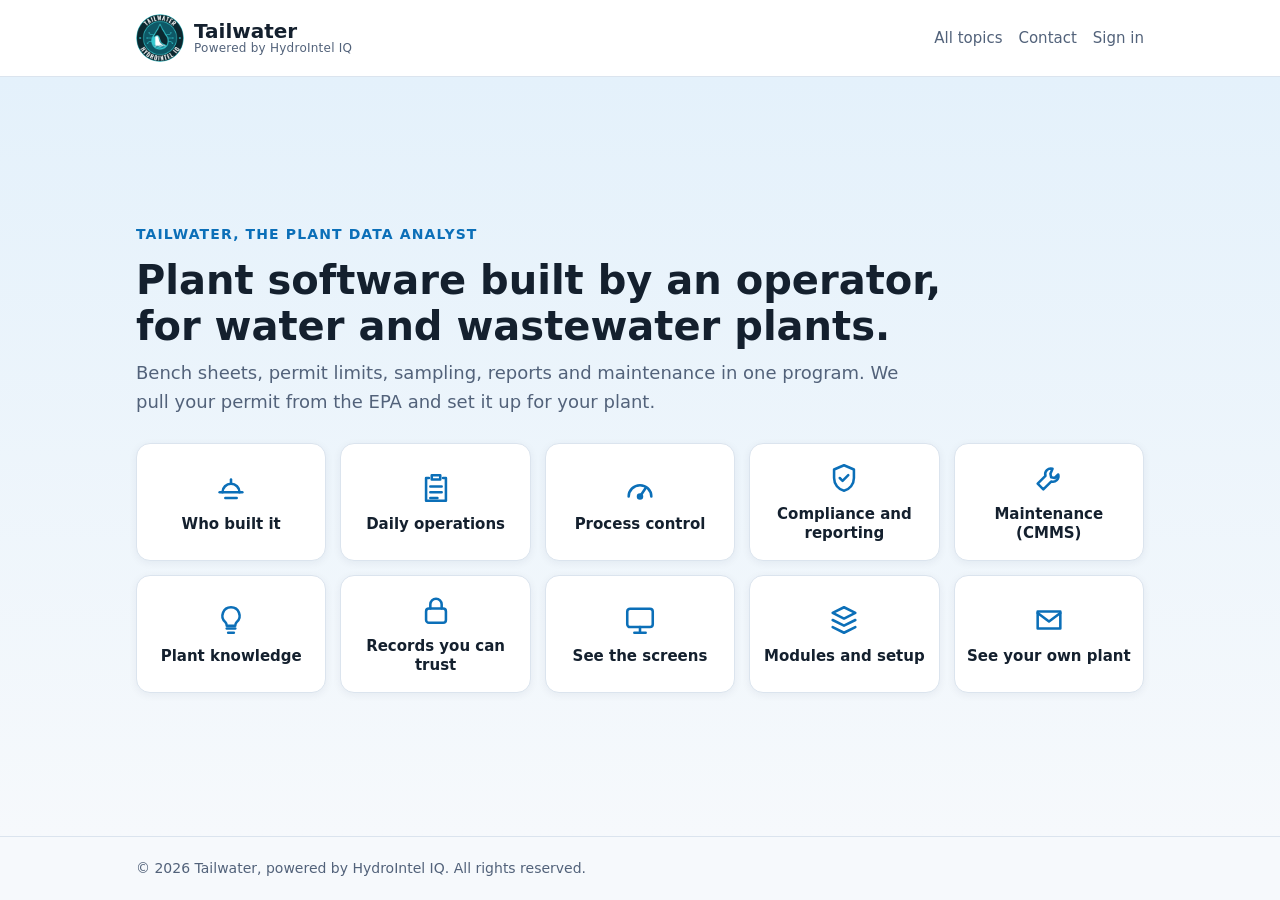
==== commit aa1b33e6: "Split site into a one-screen home page of topic tiles and a page per topic Co-Authored-By: Claude Op" ====
--- a/index.html
+++ b/index.html
@@ -4,392 +4,46 @@
 <meta charset="utf-8">
 <meta name="viewport" content="width=device-width, initial-scale=1">
 <title>Tailwater | Powered by HydroIntel IQ</title>
-<meta name="description" content="Tailwater, powered by HydroIntel IQ and built by a 40-year operator: bench sheets, permit limits, eDMR-ready data, lead and copper, pretreatment and biosolids reporting, and CMMS work orders for water and wastewater plants.">
+<meta name="description" content="Tailwater, powered by HydroIntel IQ and built by a 40-year operator: bench sheets, permit limits, eDMR export, lead and copper, pretreatment and biosolids reporting, and CMMS work orders for water and wastewater plants.">
 <link rel="icon" type="image/png" href="images/tailwater-emblem.png">
-<style>
-  :root {
-    --bg: #f6f9fc; --surface: #ffffff; --ink: #14202e; --muted: #52627a;
-    --line: #dbe4ee; --brand: #0b6fb8; --brand-ink: #ffffff; --brand-soft: #e4f1fb;
-    --deep: #0a2a43;
-  }
-  @media (prefers-color-scheme: dark) {
-    :root:not([data-theme="light"]) {
-      --bg: #0c141d; --surface: #111c28; --ink: #e8eef5; --muted: #9db0c5;
-      --line: #223245; --brand: #4aa3e0; --brand-ink: #06121d; --brand-soft: #112a3f;
-      --deep: #06121d;
-    }
-  }
-  * { box-sizing: border-box; }
-  html { scroll-behavior: smooth; }
-  body {
-    margin: 0; background: var(--bg); color: var(--ink);
-    font: 17px/1.6 system-ui, -apple-system, "Segoe UI", Roboto, Arial, sans-serif;
-  }
-  a { color: var(--brand); }
-  .wrap { max-width: 1040px; margin: 0 auto; padding: 0 16px; }
-  header.top { background: var(--surface); border-bottom: 1px solid var(--line); }
-  header.top .wrap { display: flex; align-items: center; justify-content: space-between; gap: 12px; padding-top: 14px; padding-bottom: 14px; }
-  .logo { display: flex; align-items: center; gap: 10px; font-weight: 700; font-size: 20px; color: var(--ink); text-decoration: none; }
-  .brand { display: flex; flex-direction: column; line-height: 1.1; }
-  .brand small { font-size: 12px; font-weight: 500; color: var(--muted); letter-spacing: .02em; }
-  .logo img { width: 48px; height: 48px; border-radius: 50%; }
-  nav { display: flex; flex-wrap: wrap; justify-content: flex-end; gap: 4px 16px; }
-  nav a { color: var(--muted); text-decoration: none; font-size: 15px; white-space: nowrap; }
-  nav a:hover { color: var(--brand); }
-  .btn {
-    display: inline-block; background: var(--brand); color: var(--brand-ink); text-decoration: none;
-    padding: 12px 22px; border-radius: 8px; font-weight: 600; border: 2px solid var(--brand);
-  }
-  .btn:hover { filter: brightness(1.08); }
-  .btn.ghost { background: transparent; color: var(--brand); }
-  .hero { padding: 72px 0 56px; background: linear-gradient(180deg, var(--brand-soft), var(--bg)); }
-  .eyebrow { display: inline-block; font-size: 14px; font-weight: 700; letter-spacing: .08em; text-transform: uppercase; color: var(--brand); margin: 0 0 12px; }
-  .hero h1 { font-size: clamp(30px, 5vw, 46px); line-height: 1.15; margin: 0 0 16px; max-width: 18em; }
-  .hero p.lead { font-size: 19px; color: var(--muted); max-width: 38em; margin: 0 0 28px; }
-  .hero .actions { display: flex; gap: 12px; flex-wrap: wrap; }
-  .hero-grid { display: grid; grid-template-columns: 1fr; gap: 36px; align-items: center; }
-  @media (min-width: 900px) { .hero-grid { grid-template-columns: 0.9fr 1.1fr; } }
-  .shot { margin: 0; background: var(--surface); border: 1px solid var(--line); border-radius: 12px; overflow: hidden; box-shadow: 0 10px 30px rgba(10, 42, 67, .16); }
-  .shot img { display: block; width: 100%; height: auto; }
-  .frame { display: flex; gap: 6px; padding: 10px 12px; background: var(--brand-soft); border-bottom: 1px solid var(--line); }
-  .frame span { width: 10px; height: 10px; border-radius: 50%; background: var(--line); }
-  .gallery { display: grid; grid-template-columns: repeat(auto-fit, minmax(min(100%, 440px), 1fr)); gap: 28px; }
-  .gallery figcaption { padding: 14px 16px 16px; }
-  .gallery figcaption strong { display: block; font-size: 17px; margin-bottom: 2px; }
-  .gallery figcaption span { color: var(--muted); font-size: 15px; }
-  .note { color: var(--muted); font-size: 14px; margin-top: 18px; }
-  section { padding: 56px 0; }
-  section h2 { font-size: 28px; margin: 0 0 8px; }
-  section p.sub { color: var(--muted); margin: 0 0 28px; max-width: 40em; }
-  .grid { display: grid; grid-template-columns: repeat(auto-fit, minmax(230px, 1fr)); gap: 16px; }
-  .card { background: var(--surface); border: 1px solid var(--line); border-radius: 12px; padding: 20px; }
-  h3.group { font-size: 20px; margin: 36px 0 4px; color: var(--brand); }
-  .band .grid + h3.group, .band h3.group { color: #8fd0f5; }
-  .tabs { display: grid; grid-template-columns: repeat(5, 1fr); gap: 10px; margin: 8px 0 4px; }
-  .tab { display: flex; flex-direction: column; align-items: center; gap: 8px; padding: 16px 8px; background: var(--surface); color: var(--muted); border: 1px solid var(--line); border-radius: 12px; font: inherit; font-size: 15px; font-weight: 600; cursor: pointer; }
-  .tab:hover { color: var(--brand); border-color: var(--brand); }
-  .tab[aria-selected="true"] { background: var(--brand); color: var(--brand-ink); border-color: var(--brand); }
-  .js .panel[hidden] { display: none; }
-  .panel h3.group { margin-top: 28px; }
-  @media (max-width: 700px) { .tabs { grid-template-columns: repeat(3, 1fr); } .tab { font-size: 13px; padding: 12px 4px; } }
-  .card h3 { margin: 0 0 6px; font-size: 18px; }
-  .card p { margin: 0; color: var(--muted); font-size: 16px; }
-  .band { background: var(--deep); color: #eaf3fb; }
-  .band h2, .band p { color: #eaf3fb; }
-  .band p.sub { color: #b9cde0; }
-  .band .card { background: rgba(255,255,255,.06); border-color: rgba(255,255,255,.18); }
-  .band .card h3 { color: #ffffff; }
-  .band .card p { color: #c9d9e8; }
-  .band .btn { background: #ffffff; color: #0a2a43; border-color: #ffffff; }
-  .contact .card { max-width: 560px; }
-  footer { padding: 28px 0 40px; color: var(--muted); font-size: 14px; border-top: 1px solid var(--line); }
-  .todo { background: #fff4c2; color: #4a3b00; padding: 1px 6px; border-radius: 4px; }
-  @media (max-width: 560px) { .hero { padding: 48px 0 36px; } section { padding: 40px 0; } header.top .wrap { flex-wrap: wrap; } }
-</style>
+<link rel="stylesheet" href="styles.css">
 </head>
 <body>
-
 <header class="top">
   <div class="wrap">
-    <a class="logo" href="#top">
+    <a class="logo" href="index.html">
       <img src="images/tailwater-emblem.png" width="48" height="48" alt="Tailwater emblem">
       <span class="brand">Tailwater<small>Powered by HydroIntel IQ</small></span>
     </a>
     <nav aria-label="Main">
-      <a href="#about">Who built it</a>
-      <a href="#what">What it does</a>
-      <a href="#sme">Plant knowledge</a>
-      <a href="#modules">Modules</a>
-      <a href="#see">Screens</a>
-      <a href="#demo">Demo</a>
-      <a href="#contact">Contact</a>
+      <a href="index.html">All topics</a>
+      <a href="contact.html">Contact</a>
       <a href="https://hydrointel-backend-329952321282.us-east1.run.app/plant/">Sign in</a>
     </nav>
   </div>
 </header>
-
-<main id="top">
-  <div class="hero">
-    <div class="wrap hero-grid">
-     <div class="hero-text">
-      <p class="eyebrow">Tailwater, the Plant Data Analyst</p>
-      <h1>Plant software built by an operator, for water and wastewater plants.</h1>
-      <p class="lead">Tailwater keeps your bench sheets, permit limits, sampling, lab results and maintenance in one place. We pull your permit from the EPA and set Tailwater up for your plant, so you don't start from blank screens.</p>
-      <div class="actions">
-        <a class="btn" href="#demo">See your own plant</a>
-        <a class="btn ghost" href="https://demo.hydrointel.ai/demo/">See the demo</a>
-        <a class="btn ghost" href="https://hydrointel-backend-329952321282.us-east1.run.app/plant/">Sign in to Tailwater</a>
-      </div>
-     </div>
-     <figure class="shot hero-shot">
-       <div class="frame"><span></span><span></span><span></span></div>
-       <img src="images/dashboard.png" width="1440" height="900" alt="The Tailwater dashboard for a sample wastewater plant, showing dissolved oxygen and flow readings and a sludge holding tank at 57 percent full.">
-     </figure>
+<main class="home">
+  <div class="wrap">
+    <p class="eyebrow">Tailwater, the Plant Data Analyst</p>
+    <h1>Plant software built by an operator, for water and wastewater plants.</h1>
+    <p class="lead">Bench sheets, permit limits, sampling, reports and maintenance in one program. We pull your permit from the EPA and set it up for your plant.</p>
+    <div class="tiles">
+      <a class="tile" href="about.html"><svg viewBox="0 0 24 24" width="34" height="34" fill="none" stroke="currentColor" stroke-width="1.8" stroke-linecap="round" stroke-linejoin="round" aria-hidden="true"><path d="M4 15h16"/><path d="M6 15a6 6 0 0 1 12 0"/><path d="M12 9V6"/><path d="M8 19h8"/></svg><span>Who built it</span></a>
+      <a class="tile" href="operations.html"><svg viewBox="0 0 24 24" width="34" height="34" fill="none" stroke="currentColor" stroke-width="1.8" stroke-linecap="round" stroke-linejoin="round" aria-hidden="true"><path d="M9 3h6v3H9z"/><path d="M7 5H5v16h14V5h-2"/><path d="M8 11h8M8 15h8M8 19h5"/></svg><span>Daily operations</span></a>
+      <a class="tile" href="process-control.html"><svg viewBox="0 0 24 24" width="34" height="34" fill="none" stroke="currentColor" stroke-width="1.8" stroke-linecap="round" stroke-linejoin="round" aria-hidden="true"><path d="M4 18a8 8 0 1 1 16 0"/><path d="M12 18l4-6"/><circle cx="12" cy="18" r="1.4"/></svg><span>Process control</span></a>
+      <a class="tile" href="compliance.html"><svg viewBox="0 0 24 24" width="34" height="34" fill="none" stroke="currentColor" stroke-width="1.8" stroke-linecap="round" stroke-linejoin="round" aria-hidden="true"><path d="M12 3l7 3v6c0 4.5-3 8-7 9-4-1-7-4.5-7-9V6z"/><path d="M9 12l2 2 4-4"/></svg><span>Compliance and reporting</span></a>
+      <a class="tile" href="maintenance.html"><svg viewBox="0 0 24 24" width="34" height="34" fill="none" stroke="currentColor" stroke-width="1.8" stroke-linecap="round" stroke-linejoin="round" aria-hidden="true"><path d="M14.5 5.5a4 4 0 0 0-5 5L4 16l4 4 5.5-5.5a4 4 0 0 0 5-5l-2.5 2.5-2.5-.5-.5-2.5z"/></svg><span>Maintenance (CMMS)</span></a>
+      <a class="tile" href="plant-knowledge.html"><svg viewBox="0 0 24 24" width="34" height="34" fill="none" stroke="currentColor" stroke-width="1.8" stroke-linecap="round" stroke-linejoin="round" aria-hidden="true"><path d="M9 18h6"/><path d="M10 21h4"/><path d="M12 3a6 6 0 0 0-4 10.5c.8.8 1 1.5 1 2.5h6c0-1 .2-1.7 1-2.5A6 6 0 0 0 12 3z"/></svg><span>Plant knowledge</span></a>
+      <a class="tile" href="records.html"><svg viewBox="0 0 24 24" width="34" height="34" fill="none" stroke="currentColor" stroke-width="1.8" stroke-linecap="round" stroke-linejoin="round" aria-hidden="true"><rect x="5" y="11" width="14" height="10" rx="2"/><path d="M8 11V8a4 4 0 0 1 8 0v3"/></svg><span>Records you can trust</span></a>
+      <a class="tile" href="screens.html"><svg viewBox="0 0 24 24" width="34" height="34" fill="none" stroke="currentColor" stroke-width="1.8" stroke-linecap="round" stroke-linejoin="round" aria-hidden="true"><rect x="3" y="4" width="18" height="13" rx="2"/><path d="M8 21h8M12 17v4"/></svg><span>See the screens</span></a>
+      <a class="tile" href="modules.html"><svg viewBox="0 0 24 24" width="34" height="34" fill="none" stroke="currentColor" stroke-width="1.8" stroke-linecap="round" stroke-linejoin="round" aria-hidden="true"><path d="M12 3l8 4-8 4-8-4z"/><path d="M4 12l8 4 8-4"/><path d="M4 17l8 4 8-4"/></svg><span>Modules and setup</span></a>
+      <a class="tile" href="contact.html"><svg viewBox="0 0 24 24" width="34" height="34" fill="none" stroke="currentColor" stroke-width="1.8" stroke-linecap="round" stroke-linejoin="round" aria-hidden="true"><path d="M4 6h16v12H4z"/><path d="M4 7l8 6 8-6"/></svg><span>See your own plant</span></a>
     </div>
   </div>
-
-  <section id="about">
-    <div class="wrap">
-      <h2>Built by an operator</h2>
-      <p class="sub">I have run water and wastewater plants for 40 years, and I still run them today as a contract operator. Tailwater is how I pass that experience along. Every screen in it came from a problem at one of my plants: a missed sample, a rejected eDMR file, a lost work order.</p>
-      <p class="sub"><strong>Greg Wilson</strong>, Tailwater</p>
-    </div>
-  </section>
-
-  <section id="what">
-    <div class="wrap">
-      <h2>What Tailwater does</h2>
-      <p class="sub">One program for the daily work, the compliance work and the maintenance work. Every number is saved with the name of the person who entered it.</p>
-      <div class="tabs" role="tablist" aria-label="Feature groups">
-        <button class="tab" role="tab" id="t-ops" aria-controls="g-ops" aria-selected="false"><svg viewBox="0 0 24 24" width="30" height="30" fill="none" stroke="currentColor" stroke-width="1.8" stroke-linecap="round" stroke-linejoin="round" aria-hidden="true"><path d="M9 3h6v3H9z"/><path d="M7 5H5v16h14V5h-2"/><path d="M8 11h8M8 15h8M8 19h5"/></svg><span>Daily operations</span></button>
-        <button class="tab" role="tab" id="t-process" aria-controls="g-process" aria-selected="false"><svg viewBox="0 0 24 24" width="30" height="30" fill="none" stroke="currentColor" stroke-width="1.8" stroke-linecap="round" stroke-linejoin="round" aria-hidden="true"><path d="M4 18a8 8 0 1 1 16 0"/><path d="M12 18l4-6"/><circle cx="12" cy="18" r="1.4"/></svg><span>Process control</span></button>
-        <button class="tab" role="tab" id="t-compliance" aria-controls="g-compliance" aria-selected="false"><svg viewBox="0 0 24 24" width="30" height="30" fill="none" stroke="currentColor" stroke-width="1.8" stroke-linecap="round" stroke-linejoin="round" aria-hidden="true"><path d="M12 3l7 3v6c0 4.5-3 8-7 9-4-1-7-4.5-7-9V6z"/><path d="M9 12l2 2 4-4"/></svg><span>Compliance</span></button>
-        <button class="tab" role="tab" id="t-maint" aria-controls="g-maint" aria-selected="false"><svg viewBox="0 0 24 24" width="30" height="30" fill="none" stroke="currentColor" stroke-width="1.8" stroke-linecap="round" stroke-linejoin="round" aria-hidden="true"><path d="M14.5 5.5a4 4 0 0 0-5 5L4 16l4 4 5.5-5.5a4 4 0 0 0 5-5l-2.5 2.5-2.5-.5-.5-2.5z"/></svg><span>Maintenance</span></button>
-        <button class="tab" role="tab" id="t-records" aria-controls="g-records" aria-selected="false"><svg viewBox="0 0 24 24" width="30" height="30" fill="none" stroke="currentColor" stroke-width="1.8" stroke-linecap="round" stroke-linejoin="round" aria-hidden="true"><rect x="5" y="11" width="14" height="10" rx="2"/><path d="M8 11V8a4 4 0 0 1 8 0v3"/></svg><span>Records</span></button>
-      </div>
-      <div class="panel" id="g-ops" role="tabpanel" aria-labelledby="t-ops">
-      <h3 class="group">Daily operations</h3>
-      <p class="sub">What operators do every shift.</p>
-      <div class="grid">
-        <div class="card">
-          <h3>Bench sheets</h3>
-          <p>Enter a day's lab and field data on bench sheets laid out like your permit. Values save with your name, and corrections keep their history.</p>
-        </div>
-        <div class="card">
-          <h3>Rounds</h3>
-          <p>Build your operator rounds once. Walk them in stages, and the readings go straight into the database. Print a blank sheet when you need paper.</p>
-        </div>
-        <div class="card">
-          <h3>Operator notes</h3>
-          <p>Daily observations and standing items in one searchable log, so the next shift knows what you saw, what you did and what you're waiting on.</p>
-        </div>
-        <div class="card">
-          <h3>Current conditions and dashboard</h3>
-          <p>Latest readings, trend tiles and what needs attention, with the time each reading came in.</p>
-        </div>
-        <div class="card">
-          <h3>Imports</h3>
-          <p>Bring in Operator10 exports and spreadsheets. You review and map each column before anything becomes a reading.</p>
-        </div>
-        <div class="card">
-          <h3>Graphs and Graph Studio</h3>
-          <p>Trend any reading over any period, side by side, and save the charts you use.</p>
-        </div>
-      </div>
-      </div>
-      <div class="panel" id="g-process" role="tabpanel" aria-labelledby="t-process">
-      <h3 class="group">Process control</h3>
-      <p class="sub">Tools that tell you how the plant is really doing.</p>
-      <div class="grid">
-        <div class="card">
-          <h3>Mass balance</h3>
-          <p>Pounds in against pounds out. The gap tells you how good your sampling and flow metering really are, even when nothing is wrong.</p>
-        </div>
-        <div class="card">
-          <h3>Chemicals</h3>
-          <p>What you feed, what it costs and what is left in the tank, with cost per million gallons treated so months and plants compare fairly.</p>
-        </div>
-        <div class="card">
-          <h3>Lab reagents</h3>
-          <p>The EPA reagent record: vendor, catalog, batch and dates. Each test you record counts one off the bottle that expires first, so you reorder before the bench runs dry.</p>
-        </div>
-      </div>
-      </div>
-      <div class="panel" id="g-compliance" role="tabpanel" aria-labelledby="t-compliance">
-      <h3 class="group">Compliance and reporting</h3>
-      <p class="sub">The paperwork, ready before it is due.</p>
-      <div class="grid">
-        <div class="card">
-          <h3>Permit limits and violations</h3>
-          <p>Each permit limit is checked against your data every month. Missing samples and exceedances are flagged before you file.</p>
-        </div>
-        <div class="card">
-          <h3>Sampling calendar</h3>
-          <p>Reads every limit that has a monitoring frequency, works out how many samples the month owes, and puts them on your lab's pickup days.</p>
-        </div>
-        <div class="card">
-          <h3>Monthly reports and eDMR</h3>
-          <p>The monthly filing comes first. Tailwater builds the export for your state's eDMR and the other reports you owe an agency.</p>
-        </div>
-        <div class="card">
-          <h3>Biosolids</h3>
-          <p>Batches, fields and loads out, checked against the 40 CFR 503 ceilings, and the annual biosolids report built from what you logged.</p>
-        </div>
-        <div class="card">
-          <h3>Pretreatment</h3>
-          <p>Your industrial users, their permits and limits. Significant non-compliance is worked out from the last six months of results, and permits expiring inside 90 days are flagged.</p>
-        </div>
-        <div class="card">
-          <h3>Surcharges</h3>
-          <p>Set your sewer-use ordinance rates and Tailwater figures what each industry owes for strength over the domestic allowance.</p>
-        </div>
-      </div>
-      </div>
-      <div class="panel" id="g-maint" role="tabpanel" aria-labelledby="t-maint">
-      <h3 class="group">Maintenance (CMMS)</h3>
-      <p class="sub">Built to meet the EPA asset management and CMMS requirements for your system.</p>
-      <div class="grid">
-        <div class="card">
-          <h3>Work orders</h3>
-          <p>Corrective and scheduled work orders, with priority set from asset criticality and total cost captured when the job is closed.</p>
-        </div>
-        <div class="card">
-          <h3>PM schedules</h3>
-          <p>Recurring maintenance turns into work orders on its own when it comes due, so nothing waits on someone remembering.</p>
-        </div>
-        <div class="card">
-          <h3>Assets and equipment</h3>
-          <p>Your equipment list by location, with criticality, history and the tasks that go with each piece.</p>
-        </div>
-        <div class="card">
-          <h3>Inventory and purchasing</h3>
-          <p>Parts, storerooms, vendors and purchase orders. Every movement is logged, and parts below minimum are flagged.</p>
-        </div>
-      </div>
-      </div>
-      <div class="panel" id="g-records" role="tabpanel" aria-labelledby="t-records">
-      <h3 class="group">Records you can trust</h3>
-      <p class="sub">Built for the day an inspector asks.</p>
-      <div class="grid">
-        <div class="card">
-          <h3>Audit trail</h3>
-          <p>Every entry, change and deletion is recorded with the person signed in. The record itself can't be edited.</p>
-        </div>
-        <div class="card">
-          <h3>Permissions</h3>
-          <p>You decide who can enter data, correct it, delete it and change formats, by role or by person.</p>
-        </div>
-        <div class="card">
-          <h3>We set it up for you</h3>
-          <p>We pull your permit from the EPA and build your bench sheets, permit limits, sampling calendar, plant diagram and equipment list. You review it with us before you go live.</p>
-        </div>
-      </div>
-      </div>
-    </div>
-  </section>
-
-  <section id="sme" class="band">
-    <div class="wrap">
-      <h2>Your best operator's knowledge stays at the plant</h2>
-      <p class="sub">Every plant runs on things that aren't in the O&amp;M manual: which pump to favor in wet weather, what the DO probe does when it's going bad, when to waste harder in the spring. That knowledge lives in a few people's heads, and it leaves when they retire or move on. Tailwater gives it a place to stay.</p>
-      <div class="grid">
-        <div class="card">
-          <h3>SME rules, in your own words</h3>
-          <p>Your senior operator writes the rule like they'd tell a new hire. Their words are kept exactly. Tailwater makes a plainer version to help find the rule, and the author checks that it still means the same thing.</p>
-        </div>
-        <div class="card">
-          <h3>Who wrote it and where it applies</h3>
-          <p>Every rule is stored with its author. A rule can apply to one plant or all of your plants, and old rules are retired, not lost.</p>
-        </div>
-        <div class="card">
-          <h3>What affects what</h3>
-          <p>Cause and effect, written as sentences: when this reading goes up, that one moves, and here is why. The what-if screen on the plant drawing uses these rules to show a trainee what a change does downstream.</p>
-        </div>
-        <div class="card">
-          <h3>Plant Library</h3>
-          <p>Drawings and schematics, SOPs and photos, each with a caption, kept with the plant so they're there when someone needs them.</p>
-        </div>
-        <div class="card">
-          <h3>Ask your data</h3>
-          <p>Ask a question in plain English. Answers cite the reading and the time it was taken, and your plant's SME rules come first.</p>
-        </div>
-        <div class="card">
-          <h3>A certified operator decides</h3>
-          <p>Tailwater recommends; a certified operator reviews before acting. Saving a rule records reviewed human guidance. It doesn't train a model on your data.</p>
-        </div>
-      </div>
-    </div>
-  </section>
-
-  <section id="modules">
-    <div class="wrap">
-      <h2>Modules</h2>
-      <p class="sub">Buy the module that fits your plant. Each one is set up per facility.</p>
-      <div class="grid">
-        <div class="card">
-          <h3>Water</h3>
-          <p>Lab and field data, permit and sampling tracking, lead and copper tracking, and CMMS work orders.</p>
-        </div>
-        <div class="card">
-          <h3>Wastewater</h3>
-          <p>Lab and field data, permit and sampling tracking, pretreatment and biosolids monitoring and reporting, and CMMS work orders.</p>
-        </div>
-      </div>
-    </div>
-  </section>
-
-  <section id="see">
-    <div class="wrap">
-      <h2>See it in action</h2>
-      <p class="sub">Screens from the Tailwater demo, using sample plant data.</p>
-      <div class="gallery">
-        <figure class="shot">
-          <div class="frame"><span></span><span></span><span></span></div>
-          <img loading="lazy" src="images/plant-diagram.png" width="1440" height="900" alt="A wastewater plant diagram from bar screen to outfall, with live readings and a sludge holding tank level.">
-          <figcaption><strong>Your plant on one diagram</strong><span>Follow the flow from the headworks to the outfall, with readings and tank levels where they happen.</span></figcaption>
-        </figure>
-        <figure class="shot">
-          <div class="frame"><span></span><span></span><span></span></div>
-          <img loading="lazy" src="images/compliance.png" width="1440" height="900" alt="A monthly filing readiness table listing each permit limit, how many samples were taken and whether it is complete.">
-          <figcaption><strong>Know your filing is ready</strong><span>Each permit limit is checked against your data, and anything missing is flagged before you file.</span></figcaption>
-        </figure>
-        <figure class="shot">
-          <div class="frame"><span></span><span></span><span></span></div>
-          <img loading="lazy" src="images/current-conditions.png" width="1440" height="900" alt="A Current Conditions screen with a tank level gauge and a sensor health summary.">
-          <figcaption><strong>See what needs attention now</strong><span>Tank levels and sensor health in one place, so a silent probe doesn&rsquo;t go unnoticed.</span></figcaption>
-        </figure>
-        <figure class="shot">
-          <div class="frame"><span></span><span></span><span></span></div>
-          <img loading="lazy" src="images/sampling-calendar.png" width="1440" height="900" alt="A sampling calendar for the month with required samples placed on the lab pickup days.">
-          <figcaption><strong>A sampling calendar that follows your permit</strong><span>Required samples are laid out for you on your lab&rsquo;s pickup days.</span></figcaption>
-        </figure>
-      </div>
-      <p class="note">Sample data shown for demonstration. Plant names, permit numbers and readings are not from a real plant.</p>
-    </div>
-  </section>
-
-  <section id="demo" class="band">
-    <div class="wrap">
-      <h2>Tell us your plant. We'll show it to you in Tailwater.</h2>
-      <p class="sub">Send us your plant name. We'll pull your permit from the EPA, set your plant up in Tailwater and walk you through it with your own limits and sampling. If you'd rather look around first, the demo runs on sample plant data; sign-in details come from us.</p>
-      <div class="actions" style="display:flex;gap:12px;flex-wrap:wrap">
-        <a class="btn" href="mailto:greg@hydrointel.ai?subject=Show%20us%20our%20plant%20in%20Tailwater">Email us your plant name</a>
-        <a class="btn ghost" style="color:#fff;border-color:#fff;background:transparent" href="https://demo.hydrointel.ai/demo/">Open the demo</a>
-      </div>
-    </div>
-  </section>
-
-  <section id="contact" class="contact">
-    <div class="wrap">
-      <h2>Contact</h2>
-      <p class="sub">Tell us about your plant and what you track today. I answer these myself.</p>
-      <div class="card">
-        <h3>Email</h3>
-        <p><a href="mailto:greg@hydrointel.ai">greg@hydrointel.ai</a></p>
-      </div>
-    </div>
-  </section>
 </main>
-
 <footer>
   <div class="wrap">&copy; <span id="yr">2026</span> Tailwater, powered by HydroIntel IQ. All rights reserved.</div>
 </footer>
-
 <script>document.getElementById("yr").textContent = new Date().getFullYear();</script>
-<script>
-(function () {
-  document.documentElement.classList.add("js");
-  var tabs = document.querySelectorAll(".tab");
-  function show(id) {
-    tabs.forEach(function (t) {
-      var on = t.getAttribute("aria-controls") === id;
-      t.setAttribute("aria-selected", on ? "true" : "false");
-      document.getElementById(t.getAttribute("aria-controls")).hidden = !on;
-    });
-  }
-  tabs.forEach(function (t) { t.addEventListener("click", function () { show(t.getAttribute("aria-controls")); }); });
-  if (tabs.length) show(tabs[0].getAttribute("aria-controls"));
-})();
-</script>
 </body>
 </html>
--- a/styles.css
+++ b/styles.css
@@ -0,0 +1,108 @@
+  :root {
+    --bg: #f6f9fc; --surface: #ffffff; --ink: #14202e; --muted: #52627a;
+    --line: #dbe4ee; --brand: #0b6fb8; --brand-ink: #ffffff; --brand-soft: #e4f1fb;
+    --deep: #0a2a43;
+  }
+  @media (prefers-color-scheme: dark) {
+    :root:not([data-theme="light"]) {
+      --bg: #0c141d; --surface: #111c28; --ink: #e8eef5; --muted: #9db0c5;
+      --line: #223245; --brand: #4aa3e0; --brand-ink: #06121d; --brand-soft: #112a3f;
+      --deep: #06121d;
+    }
+  }
+  * { box-sizing: border-box; }
+  html { scroll-behavior: smooth; }
+  body {
+    margin: 0; background: var(--bg); color: var(--ink);
+    font: 17px/1.6 system-ui, -apple-system, "Segoe UI", Roboto, Arial, sans-serif;
+  }
+  a { color: var(--brand); }
+  .wrap { max-width: 1040px; margin: 0 auto; padding: 0 16px; }
+  header.top { background: var(--surface); border-bottom: 1px solid var(--line); }
+  header.top .wrap { display: flex; align-items: center; justify-content: space-between; gap: 12px; padding-top: 14px; padding-bottom: 14px; }
+  .logo { display: flex; align-items: center; gap: 10px; font-weight: 700; font-size: 20px; color: var(--ink); text-decoration: none; }
+  .brand { display: flex; flex-direction: column; line-height: 1.1; }
+  .brand small { font-size: 12px; font-weight: 500; color: var(--muted); letter-spacing: .02em; }
+  .logo img { width: 48px; height: 48px; border-radius: 50%; }
+  nav { display: flex; flex-wrap: wrap; justify-content: flex-end; gap: 4px 16px; }
+  nav a { color: var(--muted); text-decoration: none; font-size: 15px; white-space: nowrap; }
+  nav a:hover { color: var(--brand); }
+  .btn {
+    display: inline-block; background: var(--brand); color: var(--brand-ink); text-decoration: none;
+    padding: 12px 22px; border-radius: 8px; font-weight: 600; border: 2px solid var(--brand);
+  }
+  .btn:hover { filter: brightness(1.08); }
+  .btn.ghost { background: transparent; color: var(--brand); }
+  .hero { padding: 72px 0 56px; background: linear-gradient(180deg, var(--brand-soft), var(--bg)); }
+  .eyebrow { display: inline-block; font-size: 14px; font-weight: 700; letter-spacing: .08em; text-transform: uppercase; color: var(--brand); margin: 0 0 12px; }
+  .hero h1 { font-size: clamp(30px, 5vw, 46px); line-height: 1.15; margin: 0 0 16px; max-width: 18em; }
+  .hero p.lead { font-size: 19px; color: var(--muted); max-width: 38em; margin: 0 0 28px; }
+  .hero .actions { display: flex; gap: 12px; flex-wrap: wrap; }
+  .hero-grid { display: grid; grid-template-columns: 1fr; gap: 36px; align-items: center; }
+  @media (min-width: 900px) { .hero-grid { grid-template-columns: 0.9fr 1.1fr; } }
+  .shot { margin: 0; background: var(--surface); border: 1px solid var(--line); border-radius: 12px; overflow: hidden; box-shadow: 0 10px 30px rgba(10, 42, 67, .16); }
+  .shot img { display: block; width: 100%; height: auto; }
+  .frame { display: flex; gap: 6px; padding: 10px 12px; background: var(--brand-soft); border-bottom: 1px solid var(--line); }
+  .frame span { width: 10px; height: 10px; border-radius: 50%; background: var(--line); }
+  .gallery { display: grid; grid-template-columns: repeat(auto-fit, minmax(min(100%, 440px), 1fr)); gap: 28px; }
+  .gallery figcaption { padding: 14px 16px 16px; }
+  .gallery figcaption strong { display: block; font-size: 17px; margin-bottom: 2px; }
+  .gallery figcaption span { color: var(--muted); font-size: 15px; }
+  .note { color: var(--muted); font-size: 14px; margin-top: 18px; }
+  section { padding: 56px 0; }
+  section h2 { font-size: 28px; margin: 0 0 8px; }
+  section p.sub { color: var(--muted); margin: 0 0 28px; max-width: 40em; }
+  .grid { display: grid; grid-template-columns: repeat(auto-fit, minmax(230px, 1fr)); gap: 16px; }
+  .card { background: var(--surface); border: 1px solid var(--line); border-radius: 12px; padding: 20px; }
+  h3.group { font-size: 20px; margin: 36px 0 4px; color: var(--brand); }
+  .band .grid + h3.group, .band h3.group { color: #8fd0f5; }
+  .tabs { display: grid; grid-template-columns: repeat(5, 1fr); gap: 10px; margin: 8px 0 4px; }
+  .tab { display: flex; flex-direction: column; align-items: center; gap: 8px; padding: 16px 8px; background: var(--surface); color: var(--muted); border: 1px solid var(--line); border-radius: 12px; font: inherit; font-size: 15px; font-weight: 600; cursor: pointer; }
+  .tab:hover { color: var(--brand); border-color: var(--brand); }
+  .tab[aria-selected="true"] { background: var(--brand); color: var(--brand-ink); border-color: var(--brand); }
+  .js .panel[hidden] { display: none; }
+  .panel h3.group { margin-top: 28px; }
+  @media (max-width: 700px) { .tabs { grid-template-columns: repeat(3, 1fr); } .tab { font-size: 13px; padding: 12px 4px; } }
+  .card h3 { margin: 0 0 6px; font-size: 18px; }
+  .card p { margin: 0; color: var(--muted); font-size: 16px; }
+  .band { background: var(--deep); color: #eaf3fb; }
+  .band h2, .band p { color: #eaf3fb; }
+  .band p.sub { color: #b9cde0; }
+  .band .card { background: rgba(255,255,255,.06); border-color: rgba(255,255,255,.18); }
+  .band .card h3 { color: #ffffff; }
+  .band .card p { color: #c9d9e8; }
+  .band .btn { background: #ffffff; color: #0a2a43; border-color: #ffffff; }
+  .contact .card { max-width: 560px; }
+  footer { padding: 28px 0 40px; color: var(--muted); font-size: 14px; border-top: 1px solid var(--line); }
+  .todo { background: #fff4c2; color: #4a3b00; padding: 1px 6px; border-radius: 4px; }
+  @media (max-width: 560px) { .hero { padding: 48px 0 36px; } section { padding: 40px 0; } header.top .wrap { flex-wrap: wrap; } }
+
+/* multi-page layout */
+.home { min-height: calc(100vh - 77px - 64px); display: flex; align-items: center; padding: 28px 0;
+  background: linear-gradient(180deg, var(--brand-soft), var(--bg)); }
+.home h1 { font-size: clamp(26px, 3.6vw, 40px); line-height: 1.15; margin: 0 0 10px; max-width: 22em; }
+.home .lead { font-size: 18px; color: var(--muted); max-width: 44em; margin: 0 0 26px; }
+.tiles { display: grid; grid-template-columns: repeat(5, 1fr); gap: 14px; }
+.tile { display: flex; flex-direction: column; align-items: center; justify-content: center; gap: 10px; text-align: center;
+  min-height: 118px; padding: 16px 10px; background: var(--surface); color: var(--ink); text-decoration: none;
+  border: 1px solid var(--line); border-radius: 14px; font-weight: 600; font-size: 15px; line-height: 1.25;
+  box-shadow: 0 2px 8px rgba(10, 42, 67, .06); transition: transform .12s, border-color .12s; }
+.tile svg { color: var(--brand); }
+.tile:hover { border-color: var(--brand); transform: translateY(-2px); }
+.tile:focus-visible, .mini:focus-visible { outline: 3px solid var(--brand); outline-offset: 2px; }
+@media (max-width: 900px) { .tiles { grid-template-columns: repeat(3, 1fr); } }
+@media (max-width: 560px) { .tiles { grid-template-columns: repeat(2, 1fr); gap: 10px; } .tile { min-height: 96px; font-size: 14px; } .home .lead { font-size: 16px; } }
+.strip { background: var(--surface); border-bottom: 1px solid var(--line); }
+.strip-row { display: flex; gap: 6px; overflow-x: auto; padding-top: 8px; padding-bottom: 8px; }
+.mini { display: flex; align-items: center; gap: 6px; padding: 6px 10px; border-radius: 8px; color: var(--muted);
+  text-decoration: none; font-size: 14px; white-space: nowrap; }
+.mini:hover { color: var(--brand); }
+.mini.on { background: var(--brand); color: var(--brand-ink); }
+.topic { padding: 36px 0 48px; }
+.topic-head { display: flex; align-items: center; gap: 14px; color: var(--brand); margin-bottom: 10px; }
+.topic-head h1 { color: var(--ink); font-size: clamp(26px, 3.4vw, 36px); line-height: 1.2; margin: 0; }
+.topic .sub { color: var(--muted); max-width: 46em; margin: 0 0 24px; }
+.topic .actions { display: flex; gap: 12px; flex-wrap: wrap; margin-bottom: 10px; }
+.contact-card { max-width: 560px; margin-top: 24px; }
+.next { display: flex; gap: 12px; flex-wrap: wrap; margin-top: 32px; }
+footer { padding: 20px 0; }
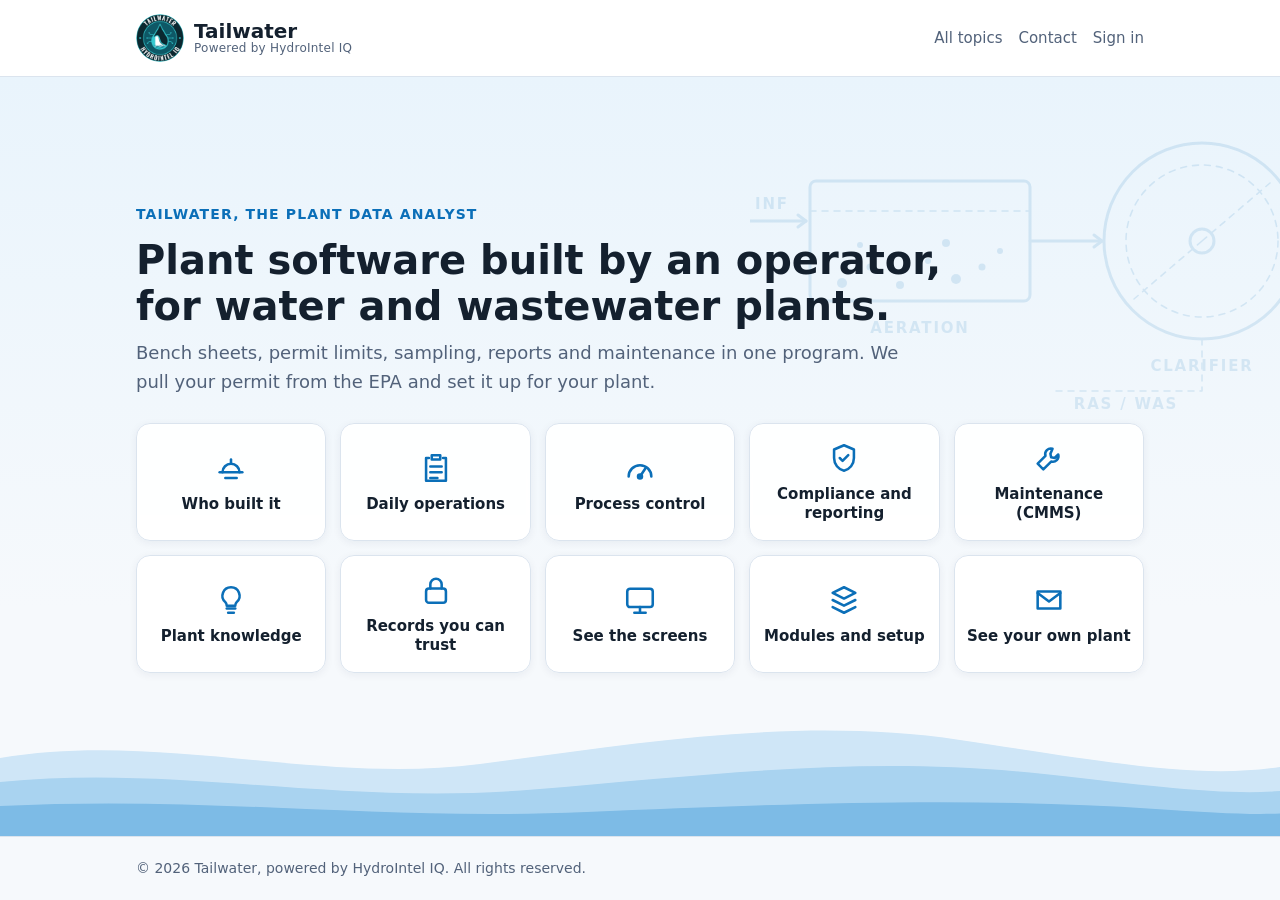
==== commit 7acad039: "Add water waves and treatment-plant line art to home and topic pages Co-Authored-By: Claude Opus 5.5" ====
--- a/index.html
+++ b/index.html
@@ -23,6 +23,31 @@
   </div>
 </header>
 <main class="home">
+  <svg class="plant-art" viewBox="0 0 640 360" aria-hidden="true">
+  <g class="art">
+    <path d="M0 150 H56"/><path d="M48 144 l8 6 -8 6"/>
+    <rect x="60" y="110" width="220" height="120" rx="6"/>
+    <path d="M60 140 H280" class="thin"/>
+    <circle class="bub" cx="92" cy="212" r="5" style="animation-delay:0s"/><circle class="bub" cx="120" cy="196" r="3.5" style="animation-delay:1.2s"/><circle class="bub" cx="150" cy="214" r="4" style="animation-delay:2.1s"/><circle class="bub" cx="178" cy="190" r="3" style="animation-delay:0.6s"/><circle class="bub" cx="206" cy="208" r="5" style="animation-delay:1.7s"/><circle class="bub" cx="232" cy="196" r="3.5" style="animation-delay:2.6s"/><circle class="bub" cx="110" cy="174" r="3" style="animation-delay:3.1s"/><circle class="bub" cx="196" cy="172" r="4" style="animation-delay:0.9s"/><circle class="bub" cx="250" cy="180" r="3" style="animation-delay:2.2s"/>
+    <path d="M280 170 H352"/><path d="M344 164 l8 6 -8 6"/>
+    <circle cx="452" cy="170" r="98"/>
+    <circle cx="452" cy="170" r="76" class="thin"/>
+    <circle cx="452" cy="170" r="12"/>
+    <path d="M452 170 L520 112 M452 170 L384 228" class="thin"/>
+    <path d="M550 170 H640"/><path d="M630 164 l8 6 -8 6"/>
+    <path d="M452 268 V320 H300" class="thin"/>
+    <text x="170" y="262">AERATION</text>
+    <text x="452" y="300">CLARIFIER</text>
+    <text x="600" y="156">EFF</text>
+    <text x="22" y="138">INF</text>
+    <text x="376" y="338">RAS / WAS</text>
+  </g>
+</svg>
+  <svg class="waves" viewBox="0 0 1440 200" preserveAspectRatio="none" aria-hidden="true">
+  <path class="w1" d="M0,96 C180,60 360,132 540,104 C720,76 900,40 1080,72 C1260,104 1350,124 1440,108 L1440,200 L0,200 Z"/>
+  <path class="w2" d="M0,128 C200,104 380,160 600,138 C820,116 980,92 1180,118 C1300,134 1380,146 1440,140 L1440,200 L0,200 Z"/>
+  <path class="w3" d="M0,160 C240,146 420,180 660,168 C900,156 1100,148 1300,164 C1360,169 1410,172 1440,170 L1440,200 L0,200 Z"/>
+</svg>
   <div class="wrap">
     <p class="eyebrow">Tailwater, the Plant Data Analyst</p>
     <h1>Plant software built by an operator, for water and wastewater plants.</h1>
--- a/styles.css
+++ b/styles.css
@@ -7,8 +7,13 @@
     :root:not([data-theme="light"]) {
       --bg: #0c141d; --surface: #111c28; --ink: #e8eef5; --muted: #9db0c5;
       --line: #223245; --brand: #4aa3e0; --brand-ink: #06121d; --brand-soft: #112a3f;
-      --deep: #06121d;
+      --deep: #06121d; color-scheme: dark;
     }
+  }
+  :root[data-theme="dark"] {
+    --bg: #0c141d; --surface: #111c28; --ink: #e8eef5; --muted: #9db0c5;
+    --line: #223245; --brand: #4aa3e0; --brand-ink: #06121d; --brand-soft: #112a3f;
+    --deep: #06121d; color-scheme: dark;
   }
   * { box-sizing: border-box; }
   html { scroll-behavior: smooth; }
@@ -106,3 +111,27 @@
 .contact-card { max-width: 560px; margin-top: 24px; }
 .next { display: flex; gap: 12px; flex-wrap: wrap; margin-top: 32px; }
 footer { padding: 20px 0; }
+
+/* water and wastewater artwork */
+:root { --wave1: #cfe6f7; --wave2: #a9d3f0; --wave3: #7dbbe6; --art: #0b6fb8; --art-op: .12; --sky: #e9f4fc; }
+@media (prefers-color-scheme: dark) { :root:not([data-theme="light"]) { --wave1: #11283b; --wave2: #15324a; --wave3: #1b3f5c; --art: #4aa3e0; --art-op: .18; --sky: #0e1a26; } }
+:root[data-theme="dark"] { --wave1: #11283b; --wave2: #15324a; --wave3: #1b3f5c; --art: #4aa3e0; --art-op: .18; --sky: #0e1a26; }
+.home { position: relative; overflow: hidden; background: linear-gradient(180deg, var(--sky), var(--bg) 70%); }
+.home .wrap { position: relative; z-index: 1; }
+.waves { position: absolute; left: 0; right: 0; bottom: 0; width: 100%; height: 150px; display: block; pointer-events: none; }
+.waves .w1 { fill: var(--wave1); } .waves .w2 { fill: var(--wave2); } .waves .w3 { fill: var(--wave3); }
+.plant-art { position: absolute; right: -110px; top: -6px; width: min(640px, 55vw); height: auto; opacity: var(--art-op); pointer-events: none; }
+.plant-art .art { fill: none; stroke: var(--art); stroke-width: 3; stroke-linecap: round; stroke-linejoin: round; }
+.plant-art .thin { stroke-width: 1.6; stroke-dasharray: 6 6; }
+.plant-art text { fill: var(--art); stroke: none; font: 700 15px system-ui, sans-serif; letter-spacing: .12em; text-anchor: middle; }
+.plant-art .bub { fill: var(--art); stroke: none; animation: rise 4s ease-in-out infinite; transform-box: fill-box; }
+@keyframes rise { 0%,100% { transform: translateY(0); opacity: .9; } 50% { transform: translateY(-14px); opacity: .4; } }
+@media (prefers-reduced-motion: reduce) { .plant-art .bub { animation: none; } }
+.tiles { padding-bottom: 40px; }
+.tile { background: color-mix(in srgb, var(--surface) 92%, transparent); backdrop-filter: blur(2px); }
+.topic { padding-top: 0; }
+.topic-band { position: relative; background: linear-gradient(180deg, var(--sky), var(--bg)); padding-block: 32px 96px; margin-bottom: 8px; overflow: hidden; }
+.topic-band .wrap { position: relative; z-index: 1; }
+.topic-band .waves { height: 70px; }
+.topic-band .sub { margin-bottom: 0; }
+@media (max-width: 700px) { .plant-art { width: 90vw; right: -30vw; top: 4px; opacity: calc(var(--art-op) * .7); } .waves { height: 90px; } }
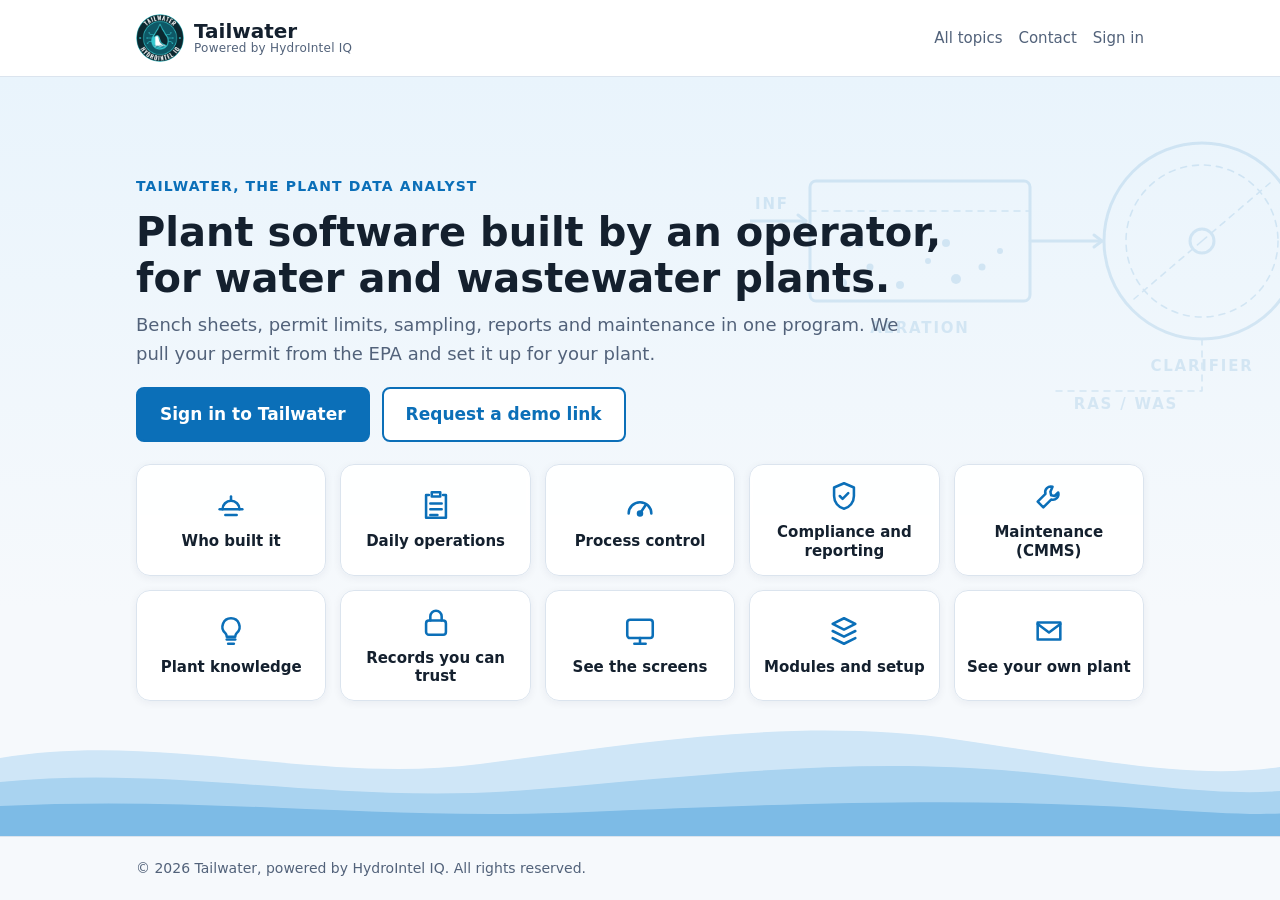
==== commit 72e3e2da: "Home page: Sign in to Tailwater and Request a demo link buttons Co-Authored-By: Claude Opus 5.5 <nor" ====
--- a/index.html
+++ b/index.html
@@ -52,6 +52,10 @@
     <p class="eyebrow">Tailwater, the Plant Data Analyst</p>
     <h1>Plant software built by an operator, for water and wastewater plants.</h1>
     <p class="lead">Bench sheets, permit limits, sampling, reports and maintenance in one program. We pull your permit from the EPA and set it up for your plant.</p>
+    <div class="quick">
+      <a class="btn" href="https://hydrointel-backend-329952321282.us-east1.run.app/plant/">Sign in to Tailwater</a>
+      <a class="btn ghost" href="mailto:greg@hydrointel.ai?subject=Tailwater%20demo%20link%20request">Request a demo link</a>
+    </div>
     <div class="tiles">
       <a class="tile" href="about.html"><svg viewBox="0 0 24 24" width="34" height="34" fill="none" stroke="currentColor" stroke-width="1.8" stroke-linecap="round" stroke-linejoin="round" aria-hidden="true"><path d="M4 15h16"/><path d="M6 15a6 6 0 0 1 12 0"/><path d="M12 9V6"/><path d="M8 19h8"/></svg><span>Who built it</span></a>
       <a class="tile" href="operations.html"><svg viewBox="0 0 24 24" width="34" height="34" fill="none" stroke="currentColor" stroke-width="1.8" stroke-linecap="round" stroke-linejoin="round" aria-hidden="true"><path d="M9 3h6v3H9z"/><path d="M7 5H5v16h14V5h-2"/><path d="M8 11h8M8 15h8M8 19h5"/></svg><span>Daily operations</span></a>
--- a/styles.css
+++ b/styles.css
@@ -83,13 +83,15 @@
   @media (max-width: 560px) { .hero { padding: 48px 0 36px; } section { padding: 40px 0; } header.top .wrap { flex-wrap: wrap; } }
 
 /* multi-page layout */
-.home { min-height: calc(100vh - 77px - 64px); display: flex; align-items: center; padding: 28px 0;
+.home { min-height: calc(100vh - 77px - 64px); display: flex; align-items: center; padding: 18px 0;
   background: linear-gradient(180deg, var(--brand-soft), var(--bg)); }
 .home h1 { font-size: clamp(26px, 3.6vw, 40px); line-height: 1.15; margin: 0 0 10px; max-width: 22em; }
-.home .lead { font-size: 18px; color: var(--muted); max-width: 44em; margin: 0 0 26px; }
+.home .lead { font-size: 18px; color: var(--muted); max-width: 44em; margin: 0 0 18px; }
+.quick { display: flex; flex-wrap: wrap; gap: 12px; margin: 0 0 22px; }
+.quick .btn.ghost { background: var(--surface); }
 .tiles { display: grid; grid-template-columns: repeat(5, 1fr); gap: 14px; }
 .tile { display: flex; flex-direction: column; align-items: center; justify-content: center; gap: 10px; text-align: center;
-  min-height: 118px; padding: 16px 10px; background: var(--surface); color: var(--ink); text-decoration: none;
+  min-height: 108px; padding: 14px 10px; background: var(--surface); color: var(--ink); text-decoration: none;
   border: 1px solid var(--line); border-radius: 14px; font-weight: 600; font-size: 15px; line-height: 1.25;
   box-shadow: 0 2px 8px rgba(10, 42, 67, .06); transition: transform .12s, border-color .12s; }
 .tile svg { color: var(--brand); }
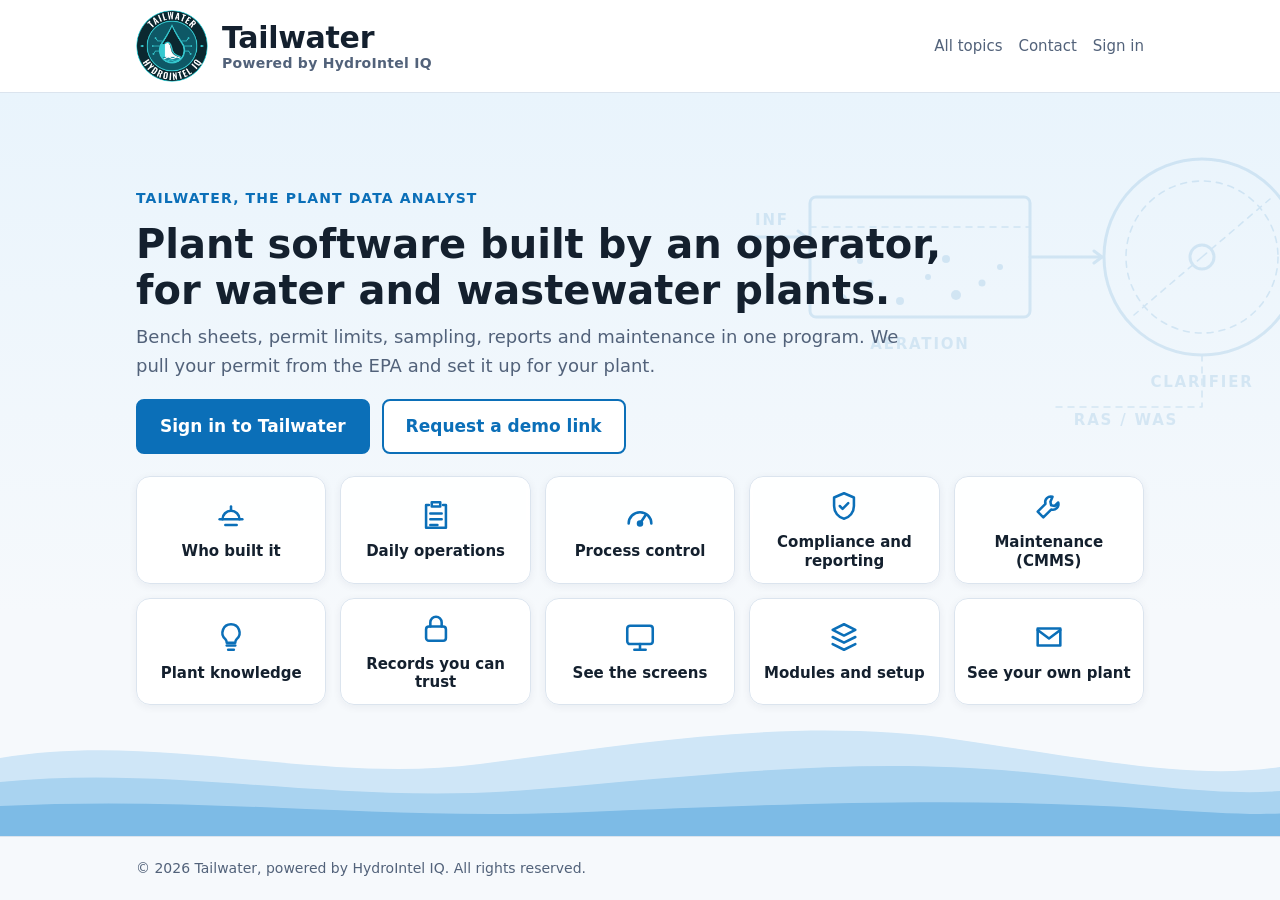
==== commit acd18a08: "Larger Tailwater emblem and name; version the stylesheet so browsers load new styles Co-Authored-By:" ====
--- a/index.html
+++ b/index.html
@@ -6,13 +6,13 @@
 <title>Tailwater | Powered by HydroIntel IQ</title>
 <meta name="description" content="Tailwater, powered by HydroIntel IQ and built by a 40-year operator: bench sheets, permit limits, eDMR export, lead and copper, pretreatment and biosolids reporting, and CMMS work orders for water and wastewater plants.">
 <link rel="icon" type="image/png" href="images/tailwater-emblem.png">
-<link rel="stylesheet" href="styles.css">
+<link rel="stylesheet" href="styles.css?v=20261102c">
 </head>
 <body>
 <header class="top">
   <div class="wrap">
     <a class="logo" href="index.html">
-      <img src="images/tailwater-emblem.png" width="48" height="48" alt="Tailwater emblem">
+      <img src="images/tailwater-emblem.png" width="72" height="72" alt="Tailwater emblem">
       <span class="brand">Tailwater<small>Powered by HydroIntel IQ</small></span>
     </a>
     <nav aria-label="Main">
--- a/styles.css
+++ b/styles.css
@@ -83,7 +83,7 @@
   @media (max-width: 560px) { .hero { padding: 48px 0 36px; } section { padding: 40px 0; } header.top .wrap { flex-wrap: wrap; } }
 
 /* multi-page layout */
-.home { min-height: calc(100vh - 77px - 64px); display: flex; align-items: center; padding: 18px 0;
+.home { min-height: calc(100vh - 93px - 64px); display: flex; align-items: center; padding: 10px 0;
   background: linear-gradient(180deg, var(--brand-soft), var(--bg)); }
 .home h1 { font-size: clamp(26px, 3.6vw, 40px); line-height: 1.15; margin: 0 0 10px; max-width: 22em; }
 .home .lead { font-size: 18px; color: var(--muted); max-width: 44em; margin: 0 0 18px; }
@@ -91,7 +91,7 @@
 .quick .btn.ghost { background: var(--surface); }
 .tiles { display: grid; grid-template-columns: repeat(5, 1fr); gap: 14px; }
 .tile { display: flex; flex-direction: column; align-items: center; justify-content: center; gap: 10px; text-align: center;
-  min-height: 108px; padding: 14px 10px; background: var(--surface); color: var(--ink); text-decoration: none;
+  min-height: 100px; padding: 12px 10px; background: var(--surface); color: var(--ink); text-decoration: none;
   border: 1px solid var(--line); border-radius: 14px; font-weight: 600; font-size: 15px; line-height: 1.25;
   box-shadow: 0 2px 8px rgba(10, 42, 67, .06); transition: transform .12s, border-color .12s; }
 .tile svg { color: var(--brand); }
@@ -100,11 +100,16 @@
 @media (max-width: 900px) { .tiles { grid-template-columns: repeat(3, 1fr); } }
 @media (max-width: 560px) { .tiles { grid-template-columns: repeat(2, 1fr); gap: 10px; } .tile { min-height: 96px; font-size: 14px; } .home .lead { font-size: 16px; } }
 .strip { background: var(--surface); border-bottom: 1px solid var(--line); }
-.strip-row { display: flex; gap: 6px; overflow-x: auto; padding-top: 8px; padding-bottom: 8px; }
-.mini { display: flex; align-items: center; gap: 6px; padding: 6px 10px; border-radius: 8px; color: var(--muted);
-  text-decoration: none; font-size: 14px; white-space: nowrap; }
-.mini:hover { color: var(--brand); }
-.mini.on { background: var(--brand); color: var(--brand-ink); }
+.strip-row { display: flex; flex-wrap: wrap; justify-content: center; gap: 8px; padding-top: 10px; padding-bottom: 10px; }
+.mini { display: flex; align-items: center; gap: 6px; padding: 7px 12px; border-radius: 8px; color: var(--muted);
+  text-decoration: none; font-size: 14px; white-space: nowrap; background: var(--bg); border: 1px solid var(--line); }
+.mini:hover { color: var(--brand); border-color: var(--brand); }
+.mini.on { background: var(--brand); color: var(--brand-ink); border-color: var(--brand); }
+@media (max-width: 700px) {
+  .strip-row { display: grid; grid-template-columns: repeat(5, minmax(0, 1fr)); gap: 6px; }
+  .mini { flex-direction: column; justify-content: center; gap: 4px; padding: 8px 2px; font-size: 11px; line-height: 1.2;
+    white-space: normal; text-align: center; min-width: 0; }
+}
 .topic { padding: 36px 0 48px; }
 .topic-head { display: flex; align-items: center; gap: 14px; color: var(--brand); margin-bottom: 10px; }
 .topic-head h1 { color: var(--ink); font-size: clamp(26px, 3.4vw, 36px); line-height: 1.2; margin: 0; }
@@ -113,6 +118,12 @@
 .contact-card { max-width: 560px; margin-top: 24px; }
 .next { display: flex; gap: 12px; flex-wrap: wrap; margin-top: 32px; }
 footer { padding: 20px 0; }
+.logo { gap: 14px; }
+.logo img { width: 72px; height: 72px; }
+.brand { font-size: 30px; font-weight: 800; letter-spacing: -.01em; }
+.brand small { font-size: 14px; font-weight: 600; margin-top: 2px; }
+header.top .wrap { padding-top: 10px; padding-bottom: 10px; }
+@media (max-width: 560px) { .logo img { width: 56px; height: 56px; } .brand { font-size: 24px; } .brand small { font-size: 12px; } }
 
 /* water and wastewater artwork */
 :root { --wave1: #cfe6f7; --wave2: #a9d3f0; --wave3: #7dbbe6; --art: #0b6fb8; --art-op: .12; --sky: #e9f4fc; }
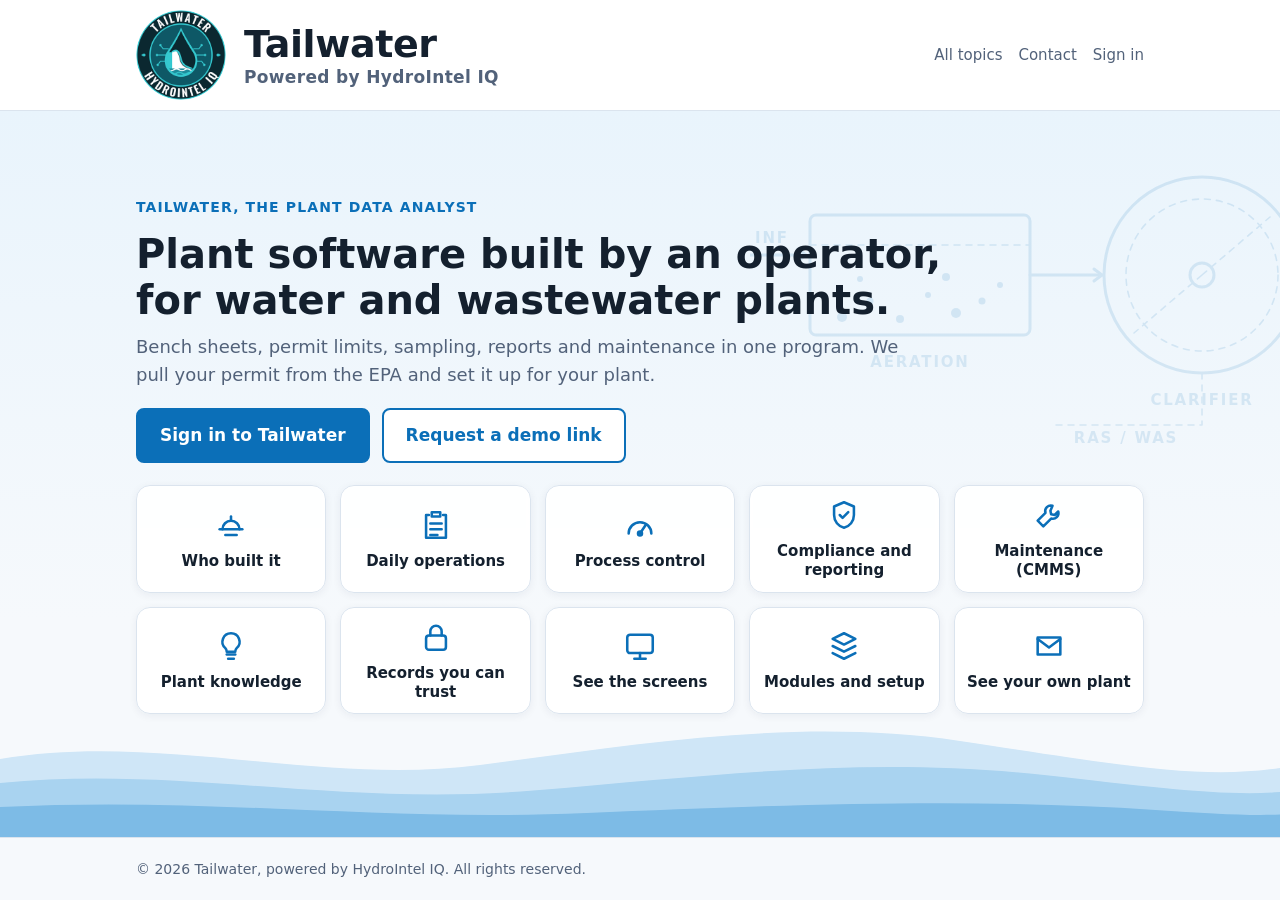
==== commit a9484944: "Header emblem and name 25% larger; home section fills space under header Co-Authored-By: Claude Opus" ====
--- a/index.html
+++ b/index.html
@@ -6,13 +6,13 @@
 <title>Tailwater | Powered by HydroIntel IQ</title>
 <meta name="description" content="Tailwater, powered by HydroIntel IQ and built by a 40-year operator: bench sheets, permit limits, eDMR export, lead and copper, pretreatment and biosolids reporting, and CMMS work orders for water and wastewater plants.">
 <link rel="icon" type="image/png" href="images/tailwater-emblem.png">
-<link rel="stylesheet" href="styles.css?v=20261102c">
+<link rel="stylesheet" href="styles.css?v=20261102d">
 </head>
 <body>
 <header class="top">
   <div class="wrap">
     <a class="logo" href="index.html">
-      <img src="images/tailwater-emblem.png" width="72" height="72" alt="Tailwater emblem">
+      <img src="images/tailwater-emblem.png" width="90" height="90" alt="Tailwater emblem">
       <span class="brand">Tailwater<small>Powered by HydroIntel IQ</small></span>
     </a>
     <nav aria-label="Main">
--- a/styles.css
+++ b/styles.css
@@ -83,7 +83,9 @@
   @media (max-width: 560px) { .hero { padding: 48px 0 36px; } section { padding: 40px 0; } header.top .wrap { flex-wrap: wrap; } }
 
 /* multi-page layout */
-.home { min-height: calc(100vh - 93px - 64px); display: flex; align-items: center; padding: 10px 0;
+body { display: flex; flex-direction: column; min-height: 100vh; }
+body > main { flex: 1 0 auto; }
+.home { display: flex; align-items: center; padding: 10px 0;
   background: linear-gradient(180deg, var(--brand-soft), var(--bg)); }
 .home h1 { font-size: clamp(26px, 3.6vw, 40px); line-height: 1.15; margin: 0 0 10px; max-width: 22em; }
 .home .lead { font-size: 18px; color: var(--muted); max-width: 44em; margin: 0 0 18px; }
@@ -118,12 +120,12 @@
 .contact-card { max-width: 560px; margin-top: 24px; }
 .next { display: flex; gap: 12px; flex-wrap: wrap; margin-top: 32px; }
 footer { padding: 20px 0; }
-.logo { gap: 14px; }
-.logo img { width: 72px; height: 72px; }
-.brand { font-size: 30px; font-weight: 800; letter-spacing: -.01em; }
-.brand small { font-size: 14px; font-weight: 600; margin-top: 2px; }
+.logo { gap: 18px; }
+.logo img { width: 90px; height: 90px; }
+.brand { font-size: 38px; font-weight: 800; letter-spacing: -.01em; }
+.brand small { font-size: 17px; font-weight: 600; margin-top: 2px; }
 header.top .wrap { padding-top: 10px; padding-bottom: 10px; }
-@media (max-width: 560px) { .logo img { width: 56px; height: 56px; } .brand { font-size: 24px; } .brand small { font-size: 12px; } }
+@media (max-width: 560px) { .logo img { width: 66px; height: 66px; } .brand { font-size: 28px; } .brand small { font-size: 13px; } }
 
 /* water and wastewater artwork */
 :root { --wave1: #cfe6f7; --wave2: #a9d3f0; --wave3: #7dbbe6; --art: #0b6fb8; --art-op: .12; --sky: #e9f4fc; }
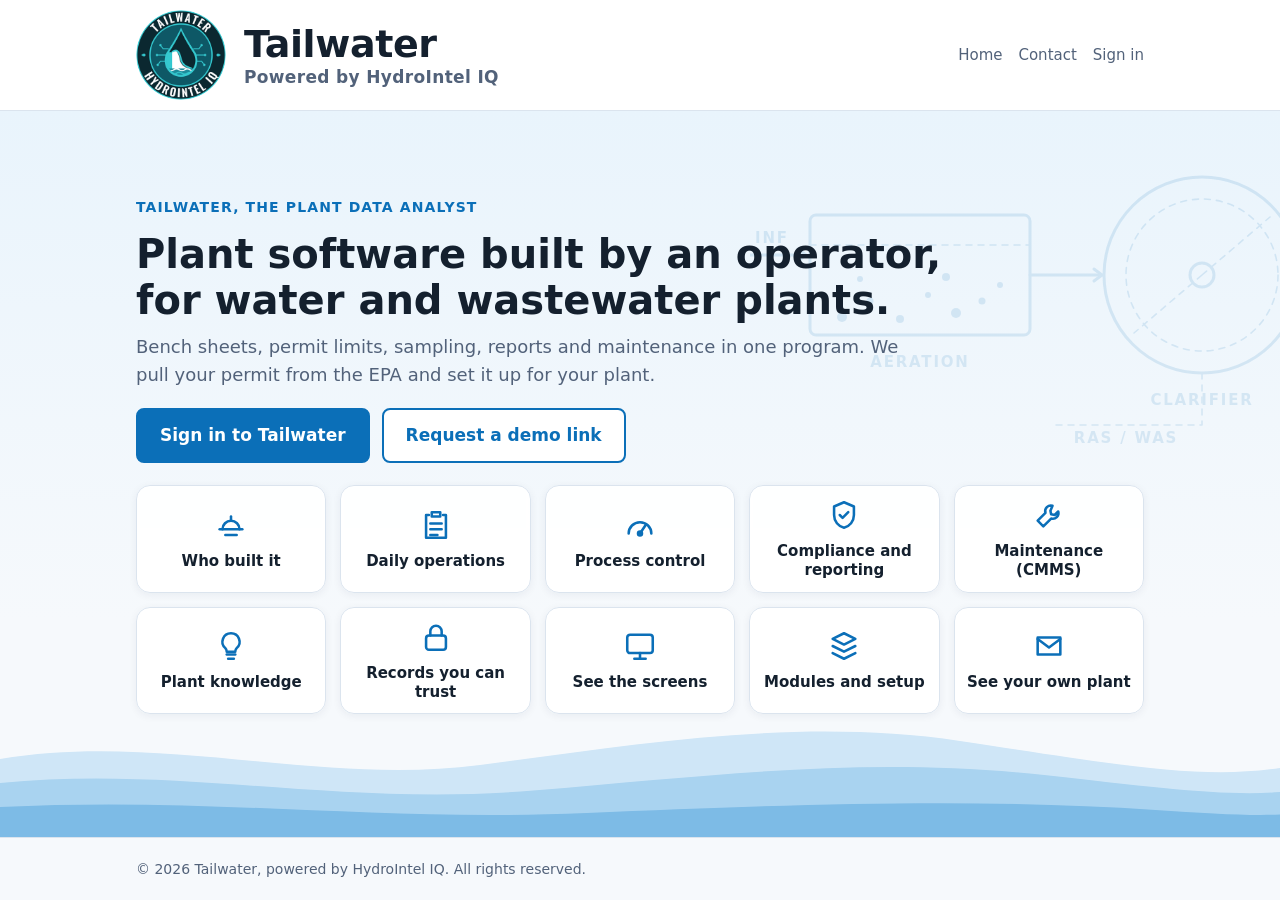
==== commit df5fef9f: "Home button at the front of the topic bar on every page Co-Authored-By: Claude Opus 5.5 <noreply@ant" ====
--- a/index.html
+++ b/index.html
@@ -6,7 +6,7 @@
 <title>Tailwater | Powered by HydroIntel IQ</title>
 <meta name="description" content="Tailwater, powered by HydroIntel IQ and built by a 40-year operator: bench sheets, permit limits, eDMR export, lead and copper, pretreatment and biosolids reporting, and CMMS work orders for water and wastewater plants.">
 <link rel="icon" type="image/png" href="images/tailwater-emblem.png">
-<link rel="stylesheet" href="styles.css?v=20261102d">
+<link rel="stylesheet" href="styles.css?v=20261102e">
 </head>
 <body>
 <header class="top">
@@ -16,7 +16,7 @@
       <span class="brand">Tailwater<small>Powered by HydroIntel IQ</small></span>
     </a>
     <nav aria-label="Main">
-      <a href="index.html">All topics</a>
+      <a href="index.html">Home</a>
       <a href="contact.html">Contact</a>
       <a href="https://hydrointel-backend-329952321282.us-east1.run.app/plant/">Sign in</a>
     </nav>
--- a/styles.css
+++ b/styles.css
@@ -106,9 +106,11 @@
 .mini { display: flex; align-items: center; gap: 6px; padding: 7px 12px; border-radius: 8px; color: var(--muted);
   text-decoration: none; font-size: 14px; white-space: nowrap; background: var(--bg); border: 1px solid var(--line); }
 .mini:hover { color: var(--brand); border-color: var(--brand); }
+.home-btn { background: var(--ink); color: var(--bg); border-color: var(--ink); font-weight: 600; }
+.home-btn:hover { color: var(--bg); border-color: var(--ink); opacity: .88; }
 .mini.on { background: var(--brand); color: var(--brand-ink); border-color: var(--brand); }
 @media (max-width: 700px) {
-  .strip-row { display: grid; grid-template-columns: repeat(5, minmax(0, 1fr)); gap: 6px; }
+  .strip-row { display: grid; grid-template-columns: repeat(4, minmax(0, 1fr)); gap: 6px; }
   .mini { flex-direction: column; justify-content: center; gap: 4px; padding: 8px 2px; font-size: 11px; line-height: 1.2;
     white-space: normal; text-align: center; min-width: 0; }
 }
